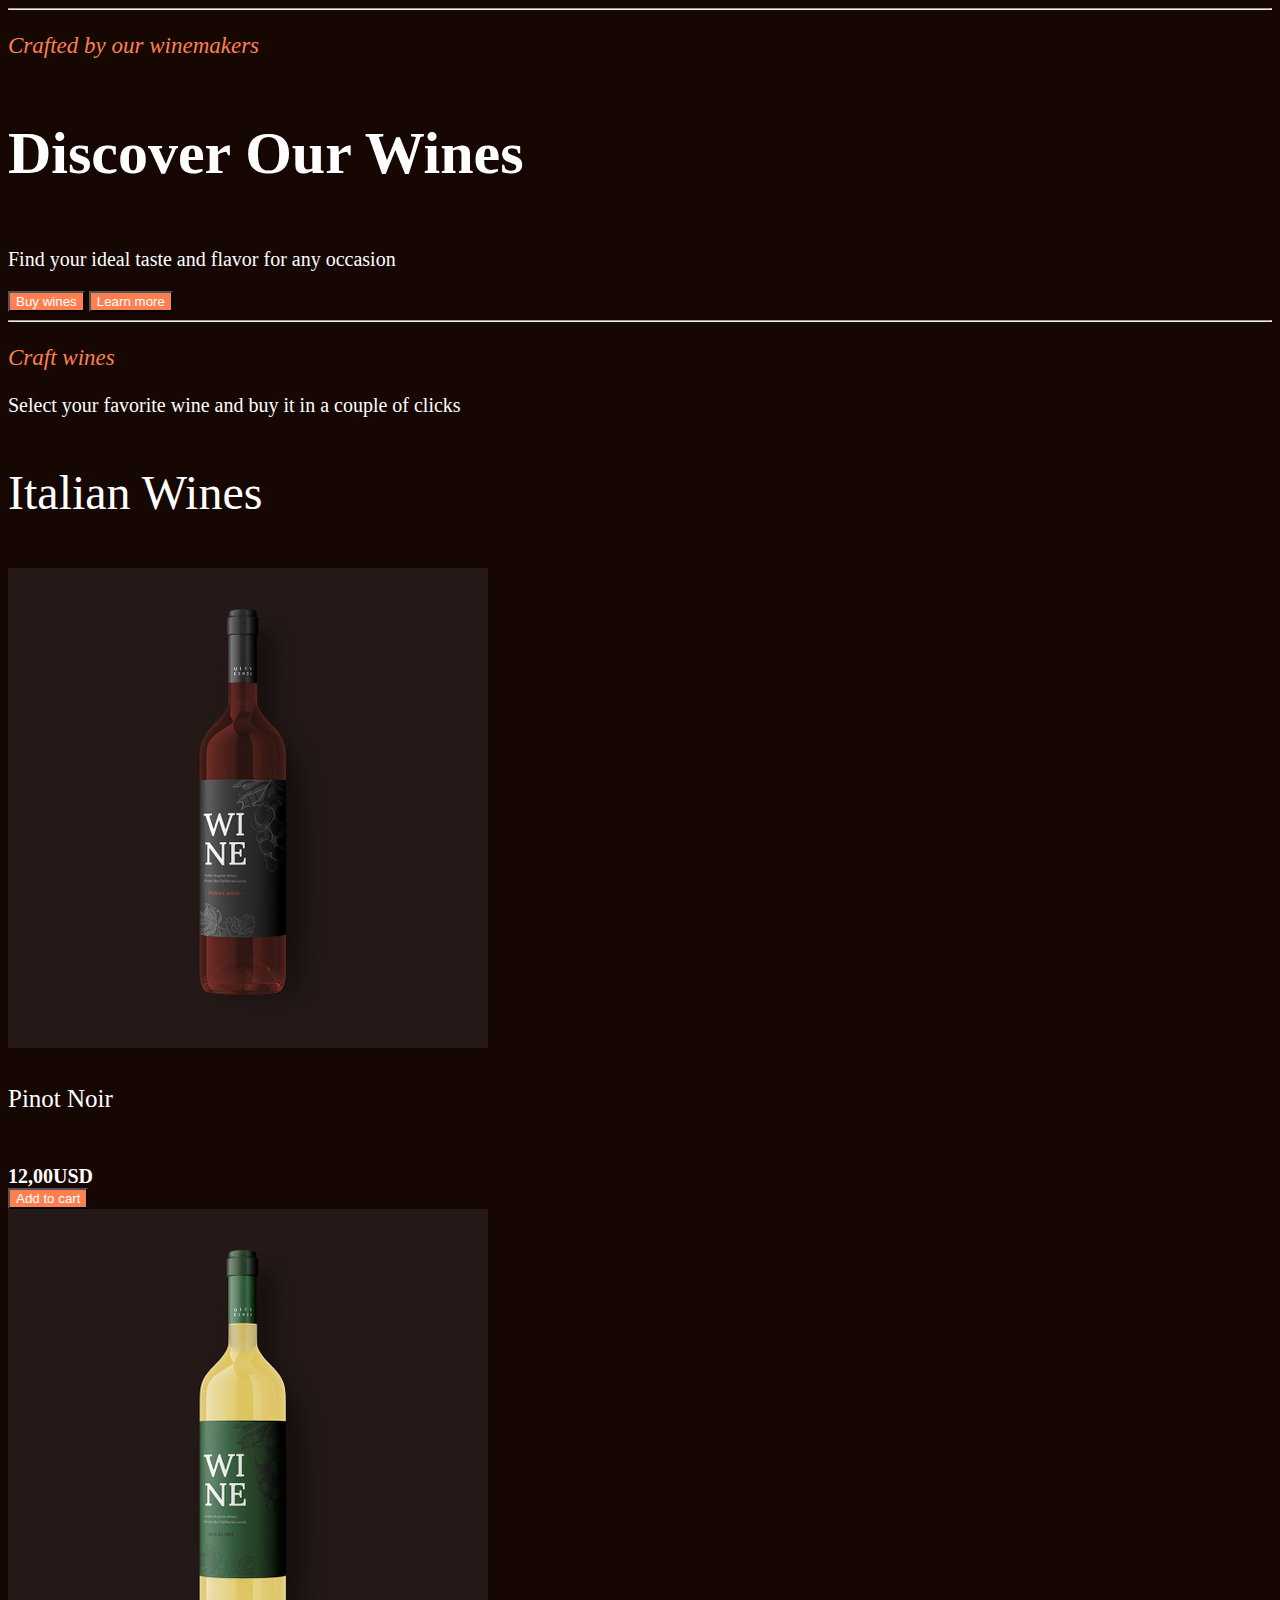
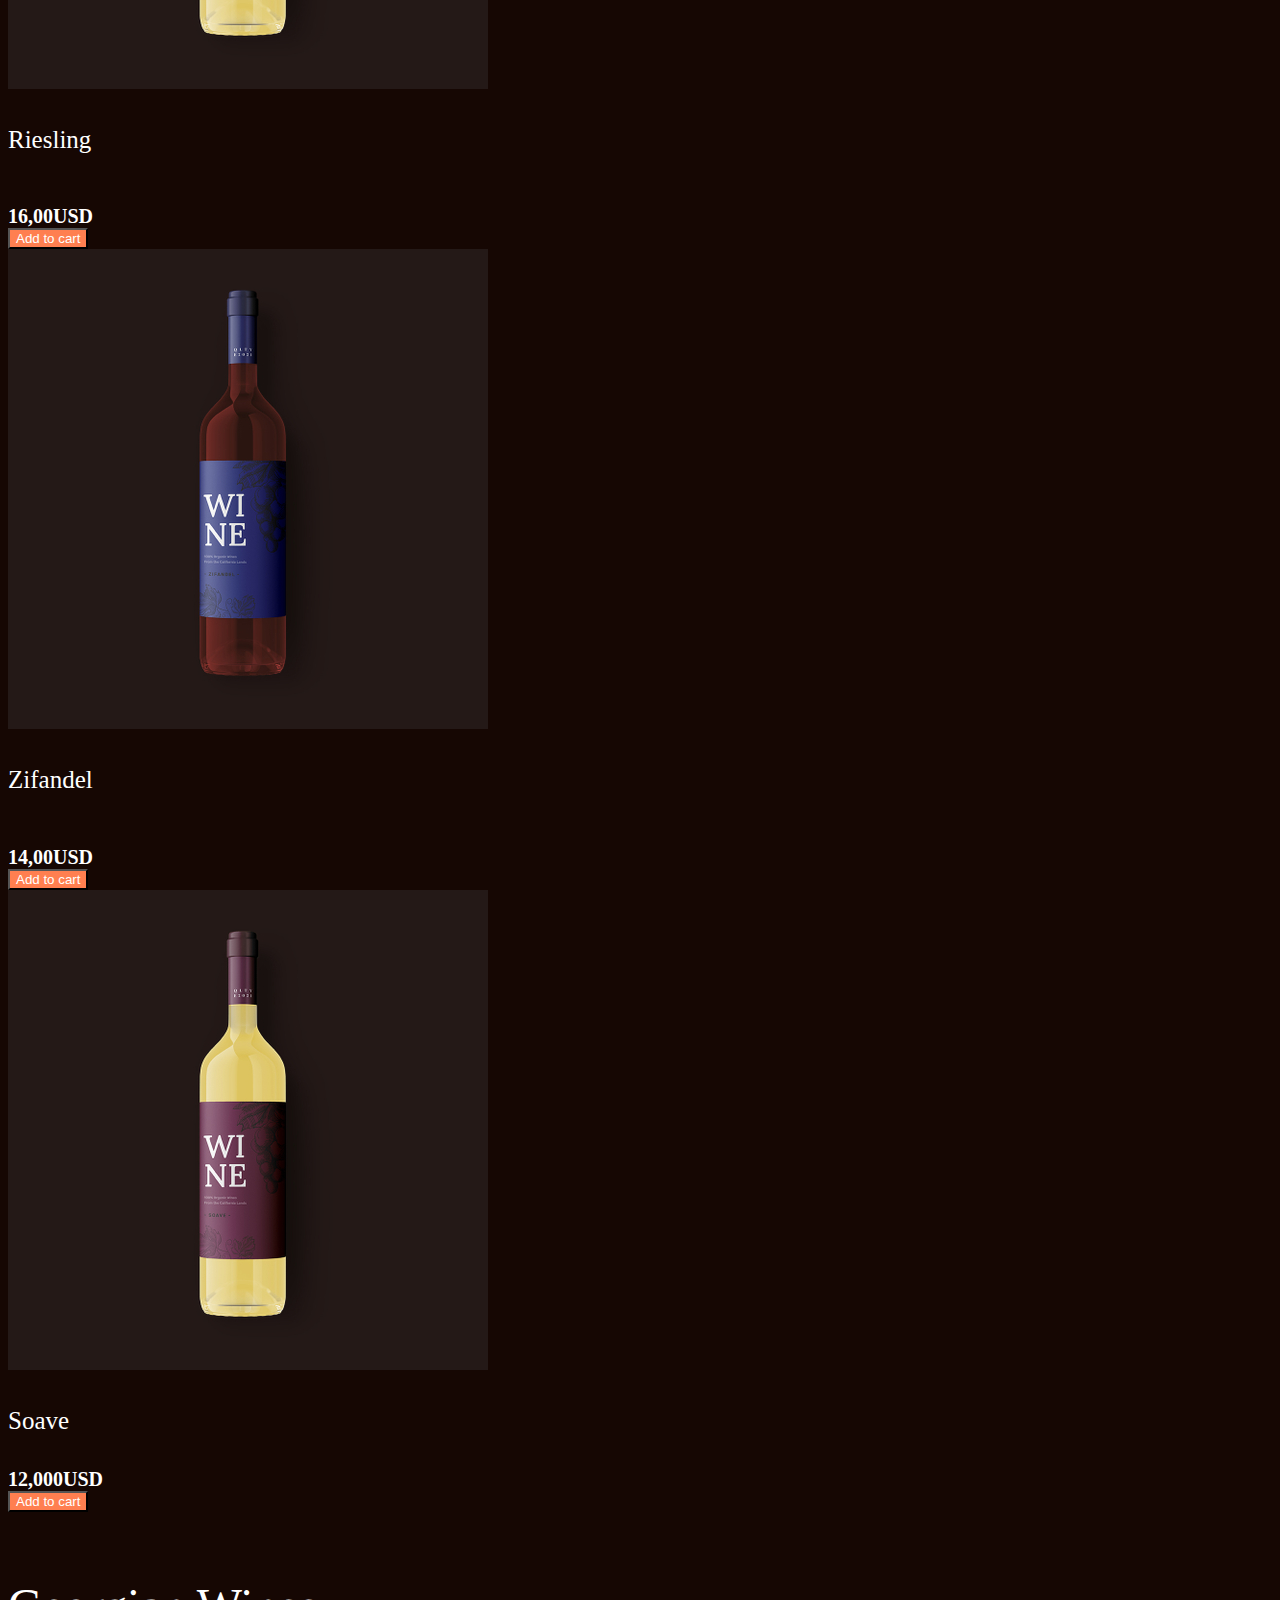
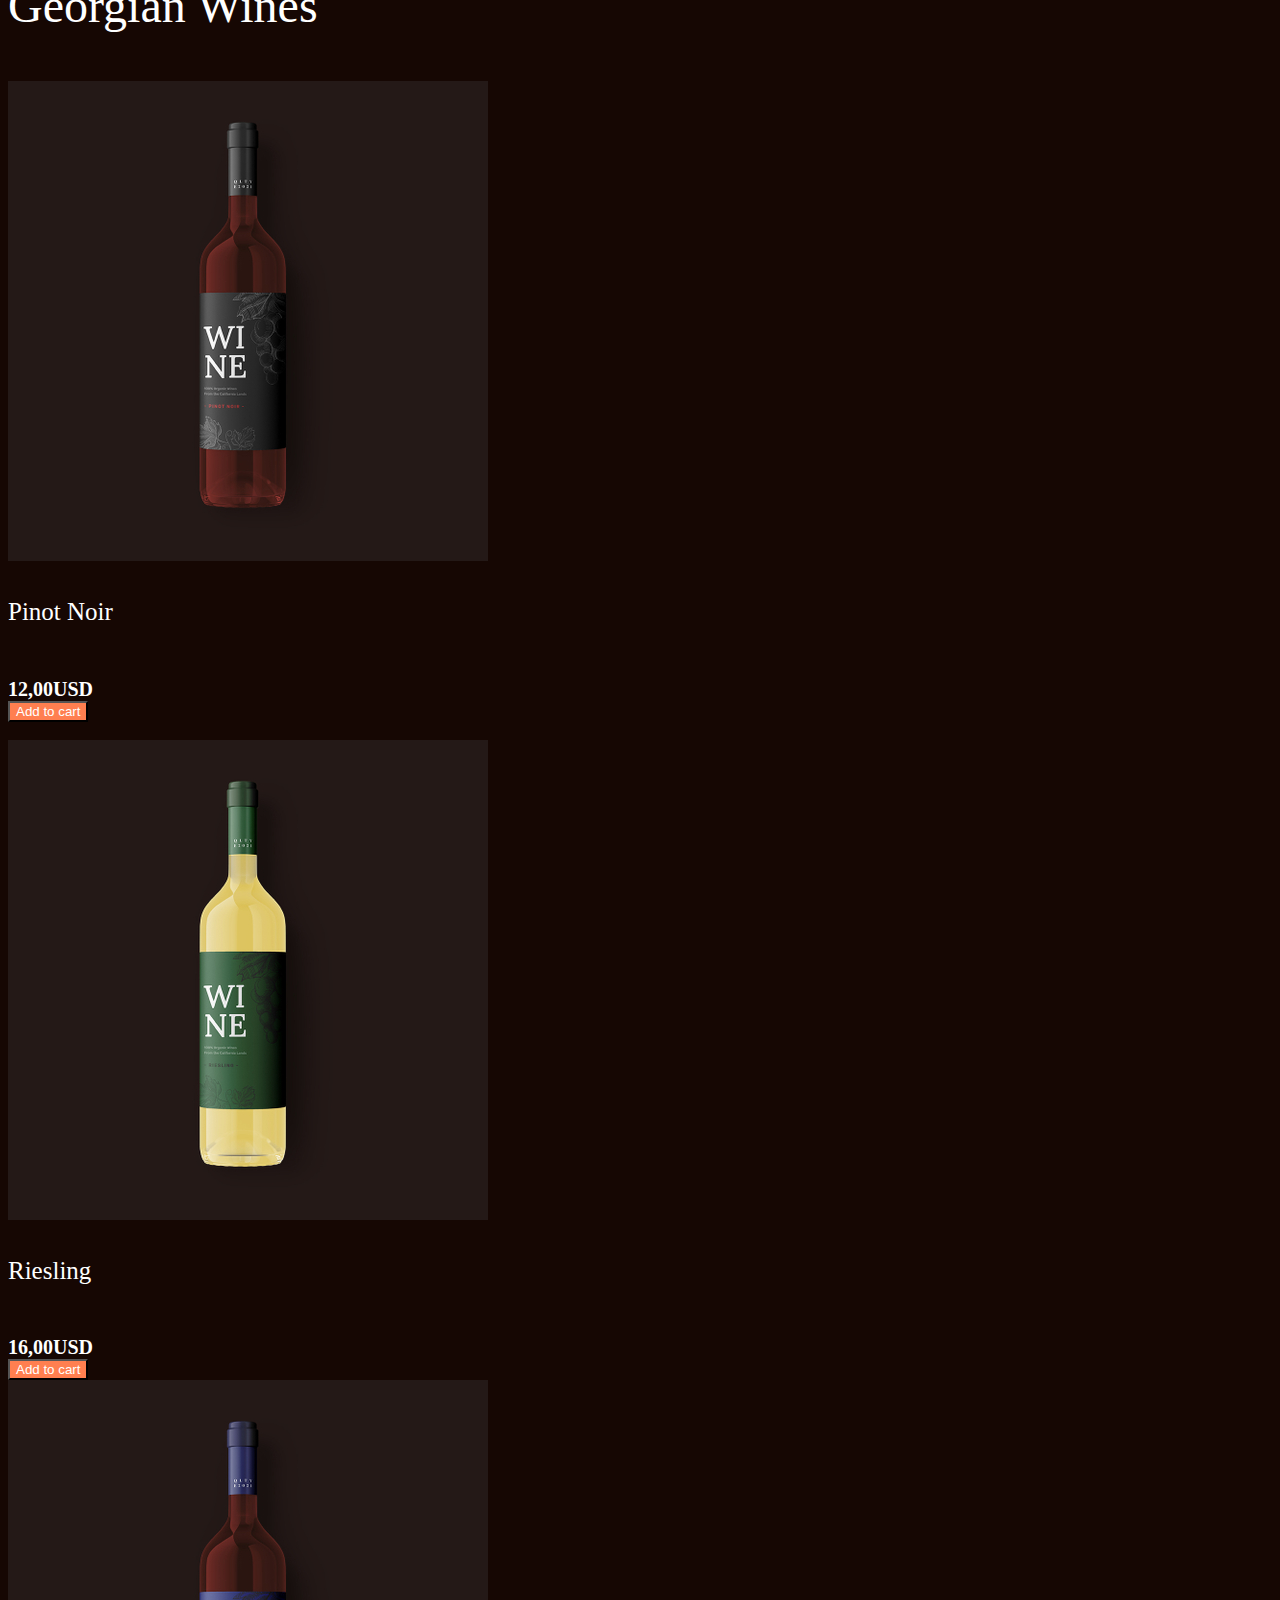
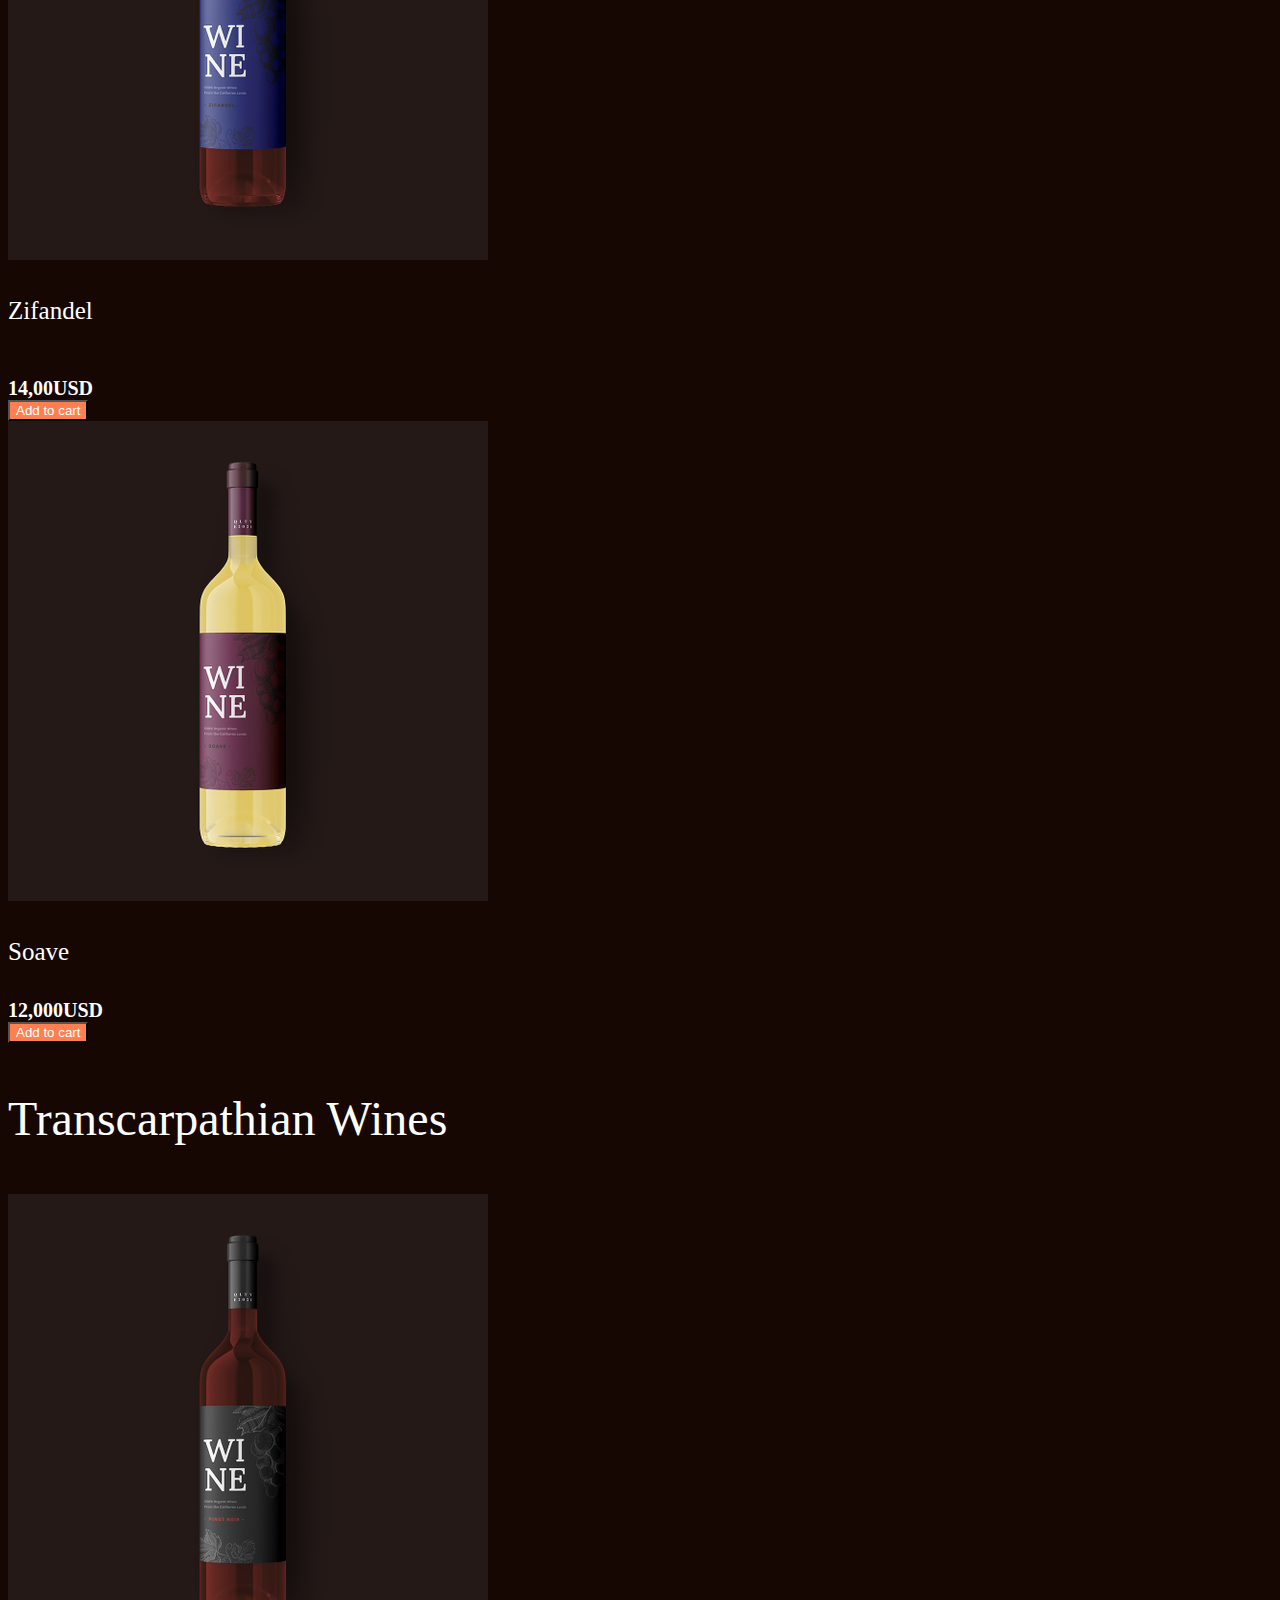
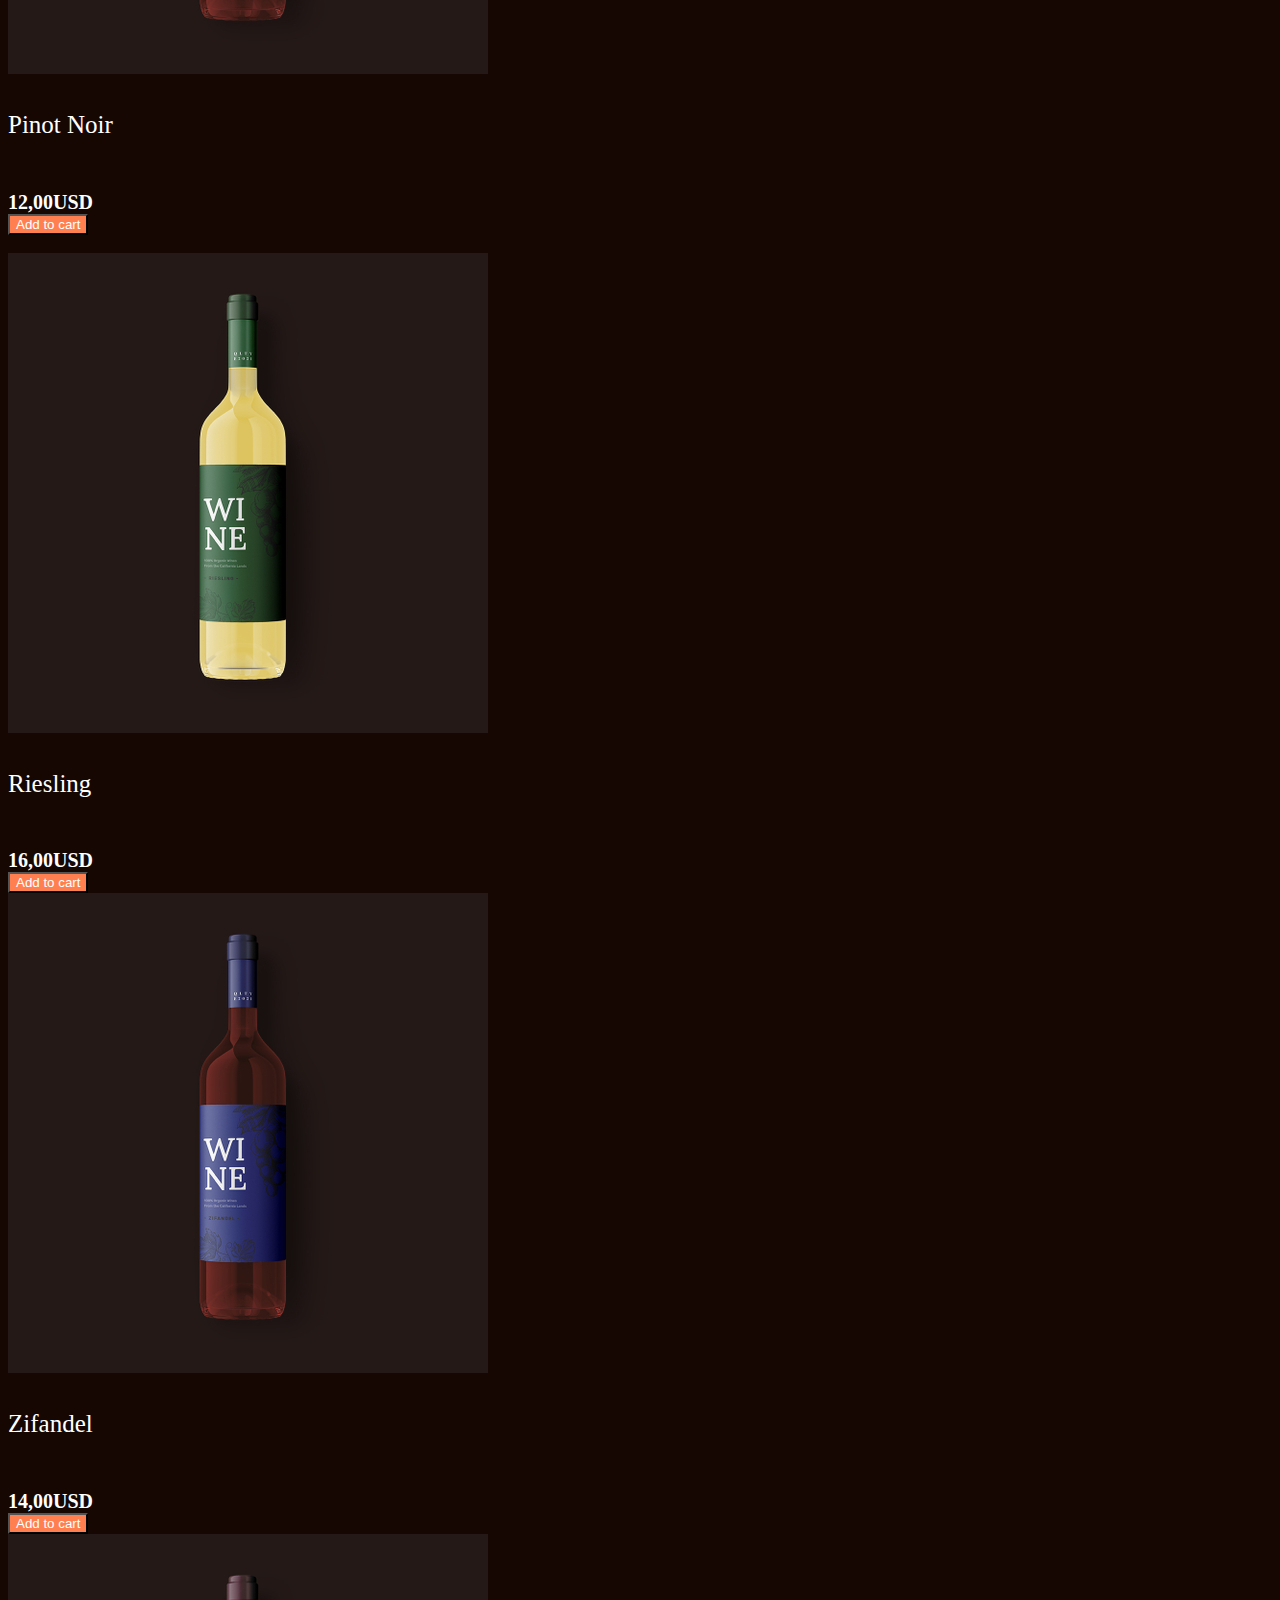
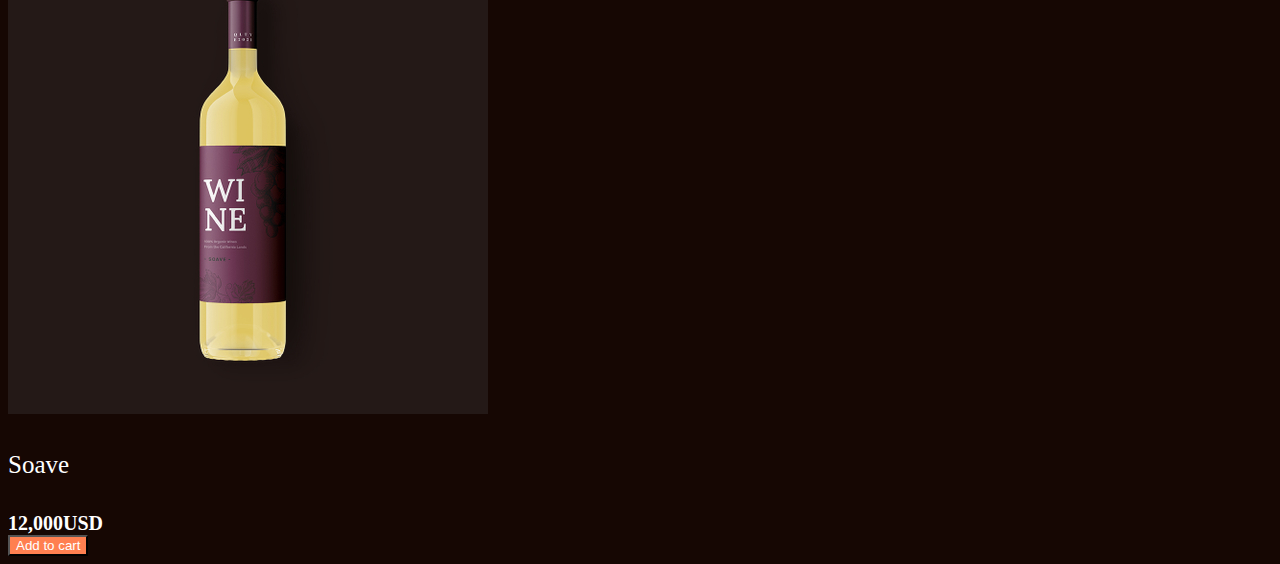
==== index.html @ 5bba4e58 "testcss2" ====
<!DOCTYPE html>
<html lang="en">

<head>
    <title>Wine Store</title>
    <link rel="stylesheet" href="index.css">
</head>

<body>
    <hr>
    <div class="buy-wines">

        <p class="italicf">Crafted by our winemakers</p>
        <p class="discover-wines">Discover Our Wines</p>
        <p class="subtext">Find your ideal taste and flavor for any occasion</p>
        <button>Buy wines</button> <button>Learn more</button>
        <hr>
        <div class="italian-wines">
            <p class="italicf">Craft wines</p>
            <p class="subtext">Select your favorite wine and buy it in a couple of clicks</p>
            <div class="pinot-noir">
                <h3>Italian Wines</h3>
                <img src="img/pinot-noir.jpg" alt="Pinot Noir">
                <h4>Pinot Noir</h4>
                <br>
                <b>12,00USD</b>
                <br>
                <button>Add to cart</button>
                <br>
            </div>
            <div class="riesling">
                <img src="img/riesling.jpg" alt="Riesling">
                <h4>Riesling</h4>
                <br>
                <b>16,00USD</b>
                <br>
                <button>Add to cart</button>
                <br>
            </div>
            <div class="zifandel">
                <img src="img/zifandel.jpg" alt="Zifandel">
                <h4>Zifandel</h4>
                <br>
                <b>14,00USD</b>
                <br>
                <button>Add to cart</button>
                <br>
            </div>
            <div class="soave">
                <img src="img/soave.jpg" alt="Soave">
                <h4>Soave</h4>
                <b>12,000USD</b>
                <br>
                <button>Add to cart</button>
            </div>
        </div>
        <br>
        <div class="georgian-wines">
            <h3>Georgian Wines</h3>
            <div class="pinot-noir">
                <img src="img/pinot-noir.jpg" alt="Pinot Noir">
                <h4>Pinot Noir</h4>
                <br>
                <b>12,00USD</b>
                <br>
                <button>Add to cart</button>
            </div>
            <br>
            <div class="riesling">
                <img src="img/riesling.jpg" alt="Riesling">
                <h4>Riesling</h4>
                <br>
                <b>16,00USD</b>
                <br>
                <button>Add to cart</button>
                <br>
            </div>
            <div class="zifandel">
                <img src="img/zifandel.jpg" alt="Zifandel">
                <h4>Zifandel</h4>
                <br>
                <b>14,00USD</b>
                <br>
                <button>Add to cart</button>
                <br>
            </div>
            <div class="soave">
                <img src="img/soave.jpg" alt="Soave">
                <h4>Soave</h4>
                <b>12,000USD</b>
                <br>
                <button>Add to cart</button>
            </div>
        </div>
        <div class="transcarpathian-wines">
            <h3>Transcarpathian Wines</h3>
            <div class="pinot-noir">
                <img src="img/pinot-noir.jpg" alt="Pinot Noir">
                <h4>Pinot Noir</h4>
                <br>
                <b>12,00USD</b>
                <br>
                <button>Add to cart</button>
            </div>
            <br>
            <div class="riesling">
                <img src="img/riesling.jpg" alt="Riesling">
                <h4>Riesling</h4>
                <br>
                <b>16,00USD</b>
                <br>
                <button>Add to cart</button>
                <br>
            </div>
            <div class="zifandel">
                <img src="img/zifandel.jpg" alt="Zifandel">
                <h4>Zifandel</h4>
                <br>
                <b>14,00USD</b>
                <br>
                <button>Add to cart</button>
                <br>
            </div>
            <div class="soave">
                <img src="img/soave.jpg" alt="Soave">
                <h4>Soave</h4>
                <b>12,000USD</b>
                <br>
                <button>Add to cart</button>
            </div>
        </div>
    </div>
</body>

</html>
---- index.css ----
@import url('https://fonts.googleapis.com/css2?family=Noto+Sans+JP:wght@300&display=swap');

:root {
    background-color: rgb(22, 7, 3);
}

h3 {
    font-family: Noto Sans JP;
    font-size: 78px;
    font-weight: 200;
    color: white;
}

.italicf {
    font-style: italic;
    font-size: 23px;
    color: coral;
}

.pinot-noir>h3 {
    font-family: Noto SansJP;
    font-size: 48px;
    color: white;
}

.pinot-noir>h4 {
    font-size: 25px;
    font-weight: 400;
    color: white;
}

.riesling>h4 {
    font-size: 25px;
    font-weight: 400;
    color: white;
}

.zifandel>h4 {
    font-size: 25px;
    font-weight: 400;
    color: white;
}

.soave>h4 {
    font-size: 25px;
    font-weight: 400;
    color: white;
}

.discover-wines {
    font-family: Noto SansJP;
    font-size: 60px;
    font-weight: 700;
    color: white;
}

.subtext {
    font-family: Noto SansJP;
    font-size: 20px;
    color: white;
}

.georgian-wines>h3 {
    font-family: Noto SansJP;
    font-size: 48px;
    color: white;
}

.transcarpathian-wines>h3 {
    font-family: Noto SansJP;
    font-size: 48px;
    color: white;
}

b {
    font-family: Noto SansJP;
    font-size: 20px;
    color: white;
}

button {
    background-color: coral;
    color: white;
}
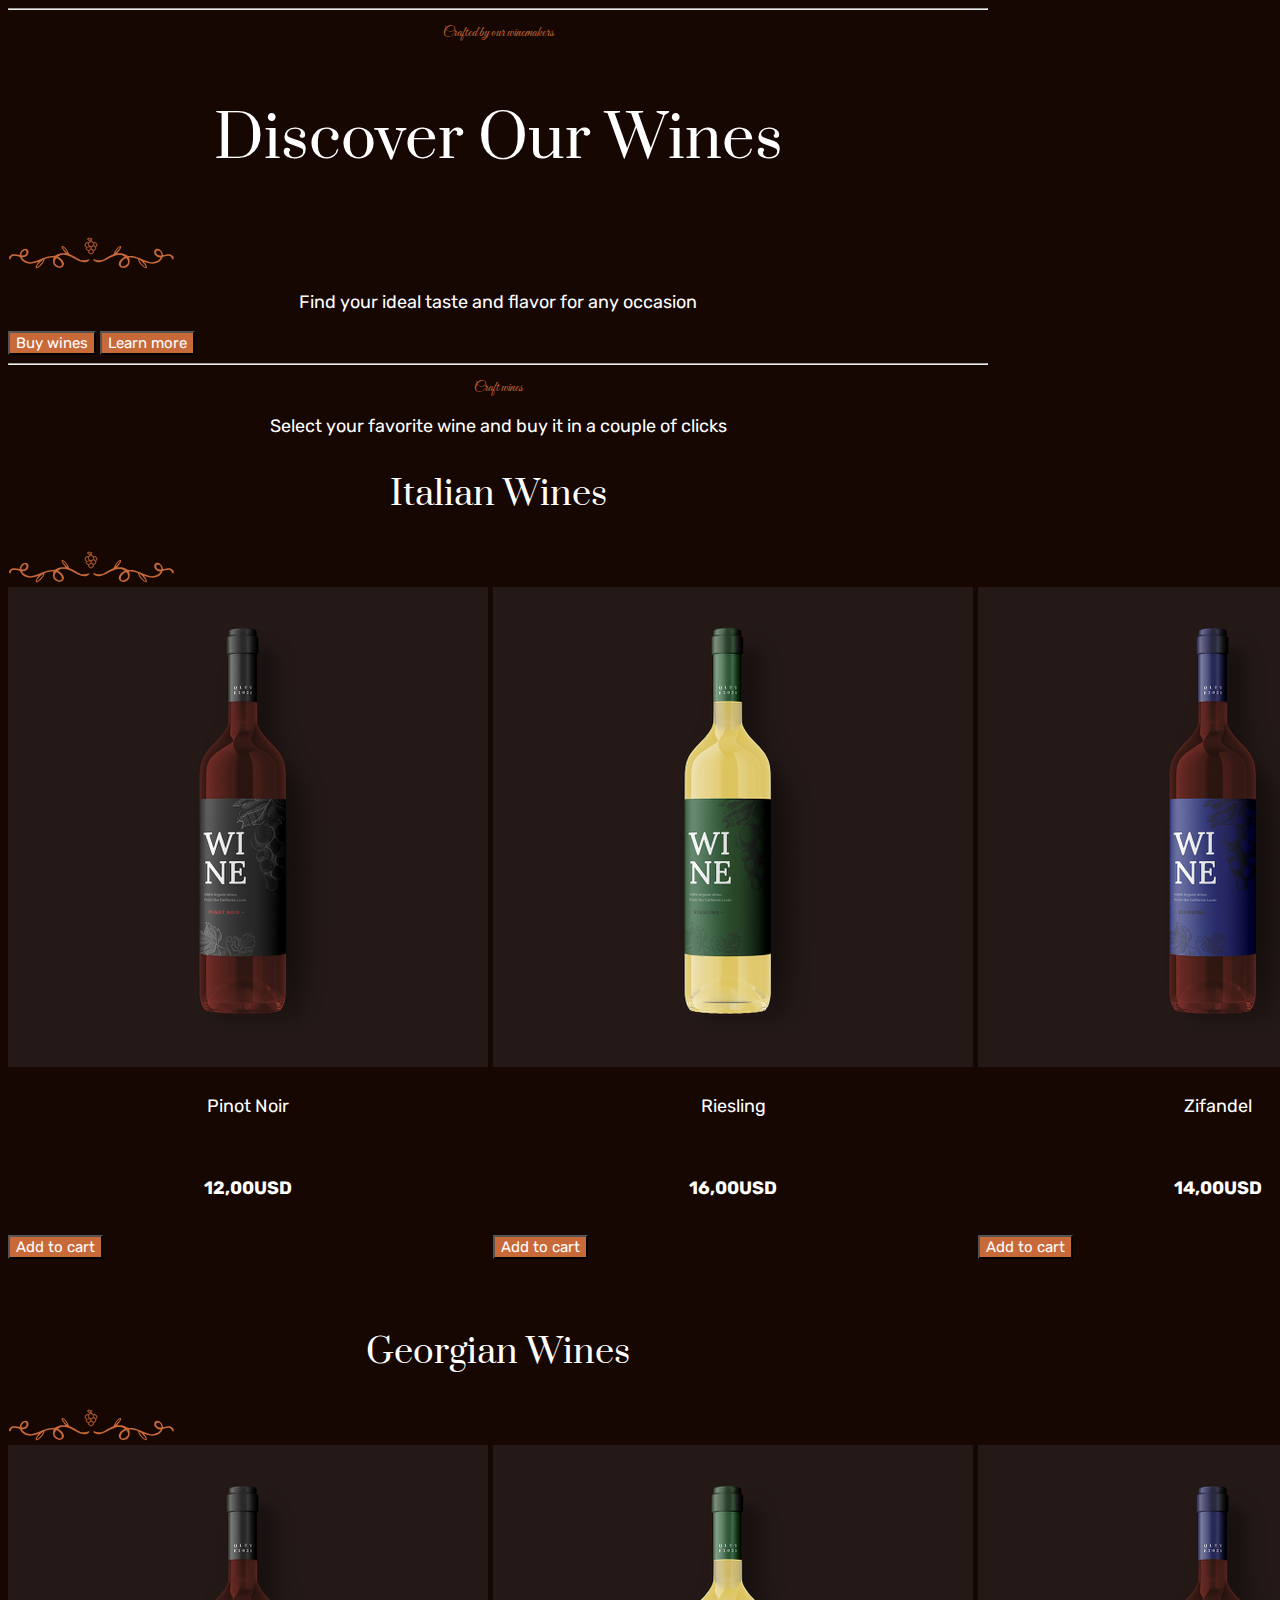
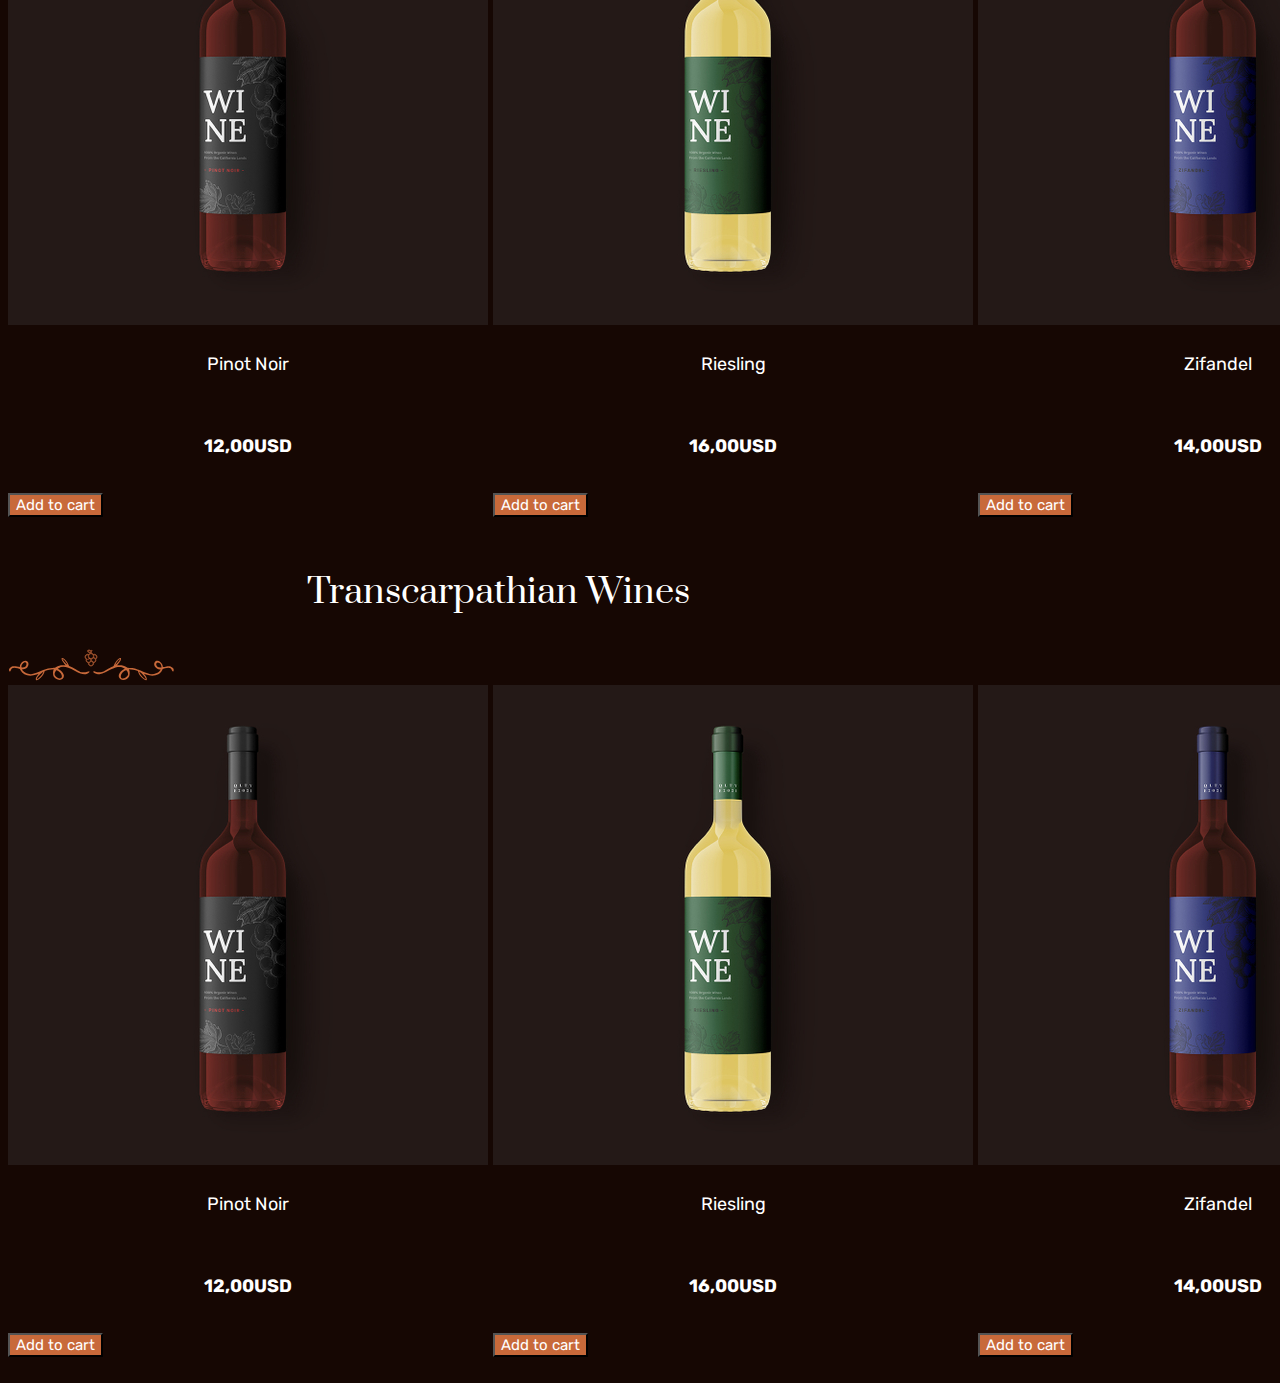
==== commit d38fc492: "css" ====
--- a/index.html
+++ b/index.html
@@ -7,129 +7,151 @@
 </head>
 
 <body>
-    <hr>
-    <div class="buy-wines">
 
-        <p class="italicf">Crafted by our winemakers</p>
-        <p class="discover-wines">Discover Our Wines</p>
-        <p class="subtext">Find your ideal taste and flavor for any occasion</p>
-        <button>Buy wines</button> <button>Learn more</button>
+    <div class="container">
         <hr>
-        <div class="italian-wines">
-            <p class="italicf">Craft wines</p>
-            <p class="subtext">Select your favorite wine and buy it in a couple of clicks</p>
-            <div class="pinot-noir">
+        <div class="buy-wines">
+            <p class="italicf">Crafted by our winemakers</p>
+            <p class="discover-wines">Discover Our Wines</p>
+            <img src="img/pattern.svg" alt="pattern">
+            <p class=" subtext">Find your ideal taste and flavor for any occasion</p>
+            <button class="button">Buy wines</button> <button class="button">Learn more</button>
+            <hr>
+            <div class="italian-wines">
+                <p class="italicf">Craft wines</p>
+                <p class="subtext">Select your favorite wine and buy it in a couple of clicks</p>
                 <h3>Italian Wines</h3>
-                <img src="img/pinot-noir.jpg" alt="Pinot Noir">
-                <h4>Pinot Noir</h4>
+                <img src="img/pattern.svg" alt="pattern">
                 <br>
-                <b>12,00USD</b>
-                <br>
-                <button>Add to cart</button>
-                <br>
-            </div>
-            <div class="riesling">
-                <img src="img/riesling.jpg" alt="Riesling">
-                <h4>Riesling</h4>
-                <br>
-                <b>16,00USD</b>
-                <br>
-                <button>Add to cart</button>
-                <br>
-            </div>
-            <div class="zifandel">
-                <img src="img/zifandel.jpg" alt="Zifandel">
-                <h4>Zifandel</h4>
-                <br>
-                <b>14,00USD</b>
-                <br>
-                <button>Add to cart</button>
-                <br>
-            </div>
-            <div class="soave">
-                <img src="img/soave.jpg" alt="Soave">
-                <h4>Soave</h4>
-                <b>12,000USD</b>
-                <br>
-                <button>Add to cart</button>
-            </div>
-        </div>
-        <br>
-        <div class="georgian-wines">
-            <h3>Georgian Wines</h3>
-            <div class="pinot-noir">
-                <img src="img/pinot-noir.jpg" alt="Pinot Noir">
-                <h4>Pinot Noir</h4>
-                <br>
-                <b>12,00USD</b>
-                <br>
-                <button>Add to cart</button>
+                <div class="menu-wines-shop">
+                    <div class="pinot-noir">
+                        <img src="img/pinot-noir.jpg" alt="Pinot Noir">
+                        <h4>Pinot Noir</h4>
+                        <br>
+                        <p class="price">12,00USD</p>
+                        <br>
+                        <button class="button">Add to cart</button>
+                        <br>
+                    </div>
+                    <div class="riesling">
+                        <img src="img/riesling.jpg" alt="Riesling">
+                        <h4>Riesling</h4>
+                        <br>
+                        <p class="price">16,00USD</p>
+                        <br>
+                        <button class="button">Add to cart</button>
+                        <br>
+                    </div>
+                    <div class="zifandel">
+                        <img src="img/zifandel.jpg" alt="Zifandel">
+                        <h4>Zifandel</h4>
+                        <br>
+                        <p class="price">14,00USD</p>
+                        <br>
+                        <button class="button">Add to cart</button>
+                        <br>
+                    </div>
+                    <div class="soave">
+                        <img src="img/soave.jpg" alt="Soave">
+                        <h4>Soave</h4>
+                        <br>
+                        <p class="price">12,00USD</p>
+                        <br>
+                        <button class="button">Add to cart</button>
+                        <br>
+                    </div>
+                </div>
             </div>
             <br>
-            <div class="riesling">
-                <img src="img/riesling.jpg" alt="Riesling">
-                <h4>Riesling</h4>
+            <div class="georgian-wines">
+                <h3>Georgian Wines</h3>
+                <img src="img/pattern.svg" alt="pattern">
                 <br>
-                <b>16,00USD</b>
-                <br>
-                <button>Add to cart</button>
-                <br>
-            </div>
-            <div class="zifandel">
-                <img src="img/zifandel.jpg" alt="Zifandel">
-                <h4>Zifandel</h4>
-                <br>
-                <b>14,00USD</b>
-                <br>
-                <button>Add to cart</button>
-                <br>
-            </div>
-            <div class="soave">
-                <img src="img/soave.jpg" alt="Soave">
-                <h4>Soave</h4>
-                <b>12,000USD</b>
-                <br>
-                <button>Add to cart</button>
-            </div>
-        </div>
-        <div class="transcarpathian-wines">
-            <h3>Transcarpathian Wines</h3>
-            <div class="pinot-noir">
-                <img src="img/pinot-noir.jpg" alt="Pinot Noir">
-                <h4>Pinot Noir</h4>
-                <br>
-                <b>12,00USD</b>
-                <br>
-                <button>Add to cart</button>
-            </div>
-            <br>
-            <div class="riesling">
-                <img src="img/riesling.jpg" alt="Riesling">
-                <h4>Riesling</h4>
-                <br>
-                <b>16,00USD</b>
-                <br>
-                <button>Add to cart</button>
-                <br>
-            </div>
-            <div class="zifandel">
-                <img src="img/zifandel.jpg" alt="Zifandel">
-                <h4>Zifandel</h4>
-                <br>
-                <b>14,00USD</b>
-                <br>
-                <button>Add to cart</button>
-                <br>
-            </div>
-            <div class="soave">
-                <img src="img/soave.jpg" alt="Soave">
-                <h4>Soave</h4>
-                <b>12,000USD</b>
-                <br>
-                <button>Add to cart</button>
-            </div>
-        </div>
-    </div>
+                <div class="menu-wines-shop">
+                    <div class="menu-wines-shop">
+                        <div class="pinot-noir">
+                            <img src="img/pinot-noir.jpg" alt="Pinot Noir">
+                            <h4>Pinot Noir</h4>
+                            <br>
+                            <p class="price">12,00USD</p>
+                            <br>
+                            <button class="button">Add to cart</button>
+                            <br>
+                        </div>
+                        <div class="riesling">
+                            <img src="img/riesling.jpg" alt="Riesling">
+                            <h4>Riesling</h4>
+                            <br>
+                            <p class="price">16,00USD</p>
+                            <br>
+                            <button class="button">Add to cart</button>
+                            <br>
+                        </div>
+                        <div class="zifandel">
+                            <img src="img/zifandel.jpg" alt="Zifandel">
+                            <h4>Zifandel</h4>
+                            <br>
+                            <p class="price">14,00USD</p>
+                            <br>
+                            <button class="button">Add to cart</button>
+                            <br>
+                        </div>
+                        <div class="soave">
+                            <img src="img/soave.jpg" alt="Soave">
+                            <h4>Soave</h4>
+                            <br>
+                            <p class="price">12,00USD</p>
+                            <br>
+                            <button class="button">Add to cart</button>
+                            <br>
+                        </div>
+                    </div>
+                </div>
+                <div class="transcarpathian-wines">
+                    <h3>Transcarpathian Wines</h3>
+                    <img src="img/pattern.svg" alt="pattern">
+                    <br>
+                    <div class="menu-wines-shop">
+                        <div class="menu-wines-shop">
+                            <div class="pinot-noir">
+                                <img src="img/pinot-noir.jpg" alt="Pinot Noir">
+                                <h4>Pinot Noir</h4>
+                                <br>
+                                <p class="price">12,00USD</p>
+                                <br>
+                                <button class="button">Add to cart</button>
+                                <br>
+                            </div>
+                            <div class="riesling">
+                                <img src="img/riesling.jpg" alt="Riesling">
+                                <h4>Riesling</h4>
+                                <br>
+                                <p class="price">16,00USD</p>
+                                <br>
+                                <button class="button">Add to cart</button>
+                                <br>
+                            </div>
+                            <div class="zifandel">
+                                <img src="img/zifandel.jpg" alt="Zifandel">
+                                <h4>Zifandel</h4>
+                                <br>
+                                <p class="price">14,00USD</p>
+                                <br>
+                                <button class="button">Add to cart</button>
+                                <br>
+                            </div>
+                            <div class="soave">
+                                <img src="img/soave.jpg" alt="Soave">
+                                <h4>Soave</h4>
+                                <br>
+                                <p class="price">12,00USD</p>
+                                <br>
+                                <button class="button">Add to cart</button>
+                                <br>
+                            </div>
+                        </div>
+                    </div>
+                </div>
 </body>
 
 </html>--- a/index.css
+++ b/index.css
@@ -1,84 +1,122 @@
-@import url('https://fonts.googleapis.com/css2?family=Noto+Sans+JP:wght@300&display=swap');
+@import url('https://fonts.googleapis.com/css2?family=Great+Vibes&display=swap');
+@import url('https://fonts.googleapis.com/css2?family=Prata&display=swap');
+@import url('https://fonts.googleapis.com/css2?family=Rubik:wght@300&display=swap');
 
+/* 'Rubik', sans-serif; */
+/*'Prata', serif*/
+/*'Great Vibes', cursive*/
 :root {
     background-color: rgb(22, 7, 3);
+    scroll-behavior: smooth;
 }
 
-h3 {
-    font-family: Noto Sans JP;
-    font-size: 78px;
-    font-weight: 200;
+body {
+    width: 980px
+}
+
+.container {
+    max-width: 980px;
+    width: 100%;
+}
+
+
+.body {
+    max-width: 980px;
+    margin: auto;
+}
+
+.italicf {
+    font-family: 'Great Vibes', cursive;
+    color: rgb(200, 105, 58);
+    font-size: 14px;
+    font-weight: 400;
+    text-align: center;
+}
+
+.discover-wines {
+    font-family: 'Prata', serif;
+    font-size: 58px;
+    font-weight: 400;
+    color: white;
+    text-align: center;
+}
+
+.subtext {
+    font-family: 'Rubik', sans-serif;
+    font-size: 18px;
+    font-weight: 400;
+    text-align: center;
     color: white;
 }
 
-.italicf {
-    font-style: italic;
-    font-size: 23px;
-    color: coral;
+.italian-wines h3,
+.georgian-wines h3,
+.transcarpathian-wines h3 {
+    font-family: 'Prata', serif;
+    font-size: 34px;
+    font-weight: 400;
+    color: white;
+    text-align: center;
 }
 
-.pinot-noir>h3 {
-    font-family: Noto SansJP;
-    font-size: 48px;
+.pinot-noir h4,
+.riesling h4,
+.zifandel h4,
+.soave h4 {
+    font-family: 'Rubik', sans-serif;
+    font-size: 18px;
+    font-weight: 400;
     color: white;
+    text-align: center;
 }
 
-.pinot-noir>h4 {
-    font-size: 25px;
-    font-weight: 400;
-    color: white;
+
+.menu-wines-shop {
+    display: block;
+    width: 980px;
 }
 
-.riesling>h4 {
-    font-size: 25px;
-    font-weight: 400;
-    color: white;
+.menu-wines-shop .button {
+    display: flex;
+    justify-content: space-around;
 }
 
-.zifandel>h4 {
-    font-size: 25px;
-    font-weight: 400;
-    color: white;
-}
-
-.soave>h4 {
-    font-size: 25px;
-    font-weight: 400;
-    color: white;
-}
-
-.discover-wines {
-    font-family: Noto SansJP;
-    font-size: 60px;
+.price {
+    font-family: 'Rubik', sans-serif;
+    font-size: 18px;
     font-weight: 700;
     color: white;
-}
-
-.subtext {
-    font-family: Noto SansJP;
-    font-size: 20px;
-    color: white;
-}
-
-.georgian-wines>h3 {
-    font-family: Noto SansJP;
-    font-size: 48px;
-    color: white;
-}
-
-.transcarpathian-wines>h3 {
-    font-family: Noto SansJP;
-    font-size: 48px;
-    color: white;
-}
-
-b {
-    font-family: Noto SansJP;
-    font-size: 20px;
-    color: white;
+    text-align: center;
 }
 
 button {
-    background-color: coral;
+    font-family: 'Rubik', sans-serif;
+    font-size: 15px;
+    font-weight: 400;
     color: white;
+    text-align: center;
+    background-color: rgb(200, 105, 58);
+
+}
+
+@media(min-width: 440px) {
+    .menu-wines-shop {
+        display: grid;
+        grid-template-columns: 1fr 1fr;
+        grid-gap: 5px;
+    }
+}
+
+@media(min-width: 660px) {
+    .menu-wines-shop {
+        grid-template-columns: 1fr 1fr 1fr;
+    }
+
+}
+
+@media(min-width: 980px) {
+    .menu-wines-shop {
+        grid-template-columns: 1fr 1fr 1fr 1fr;
+    }
+
 }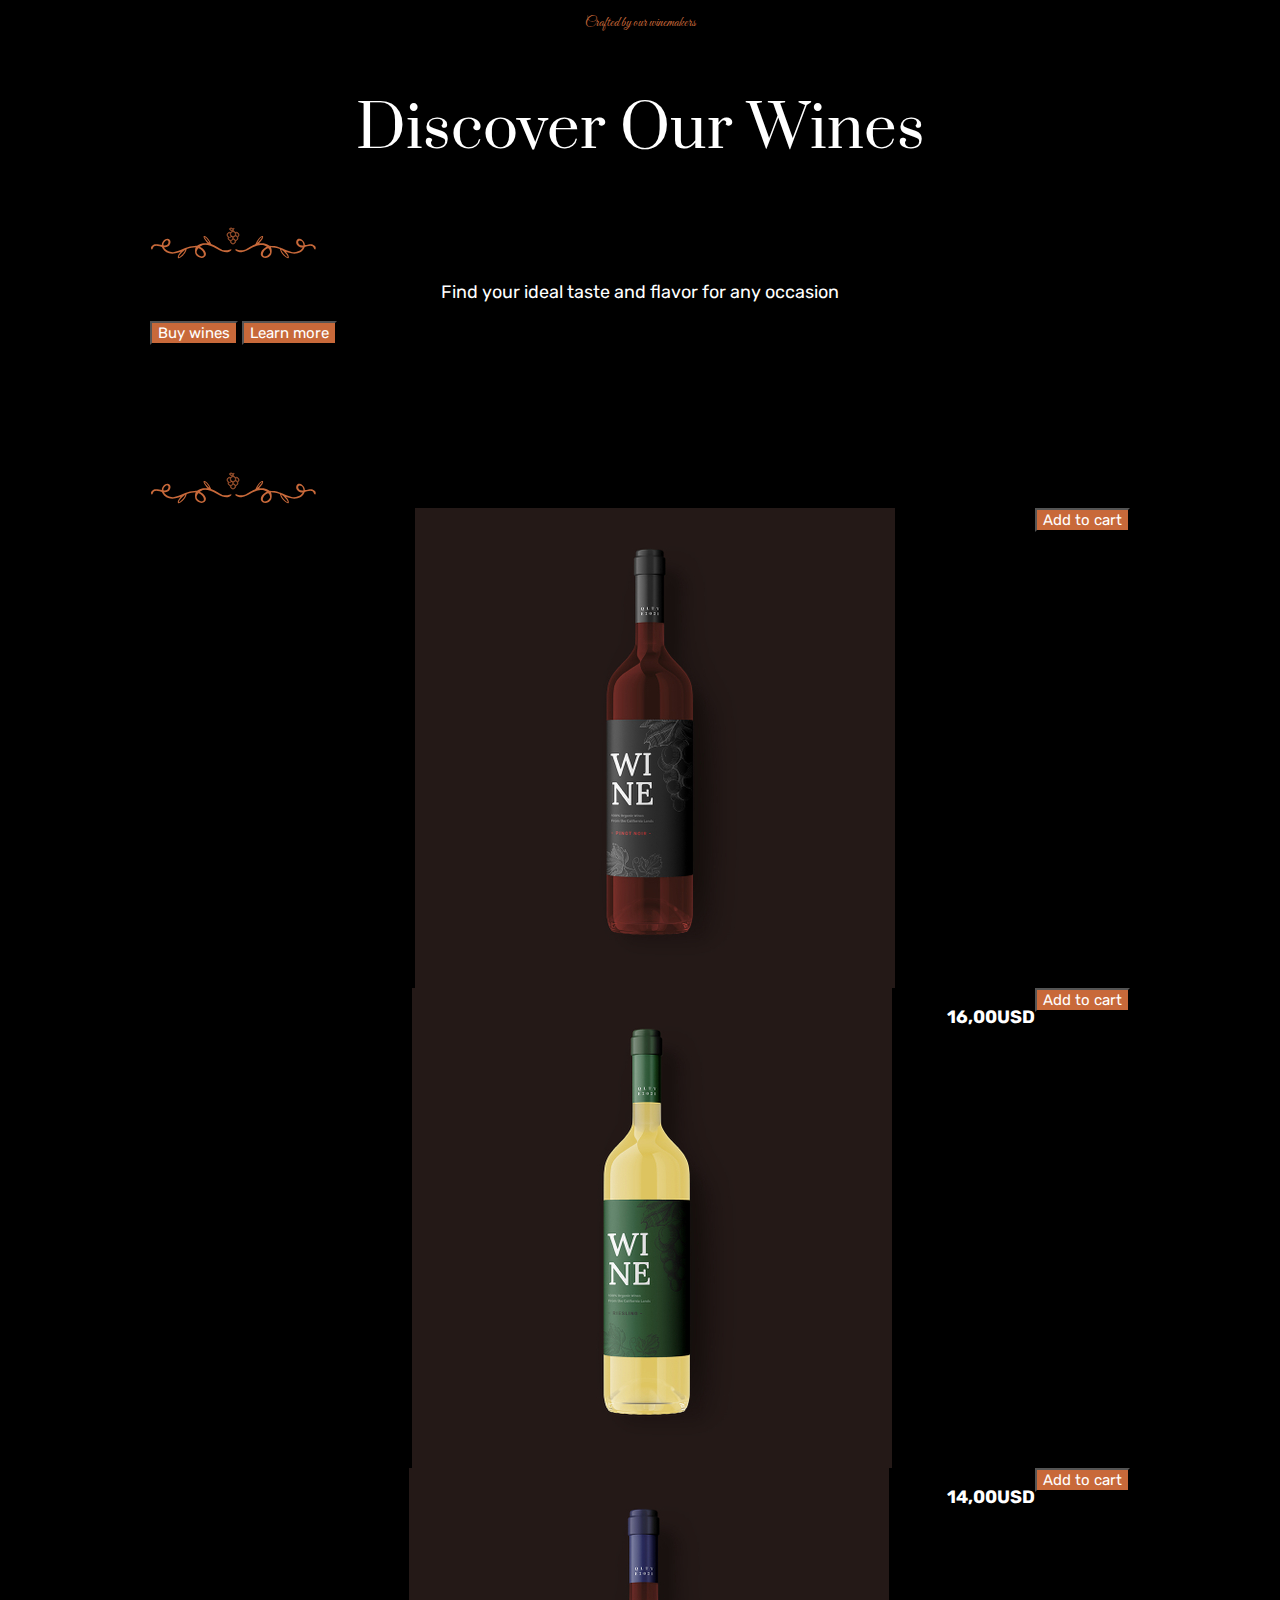
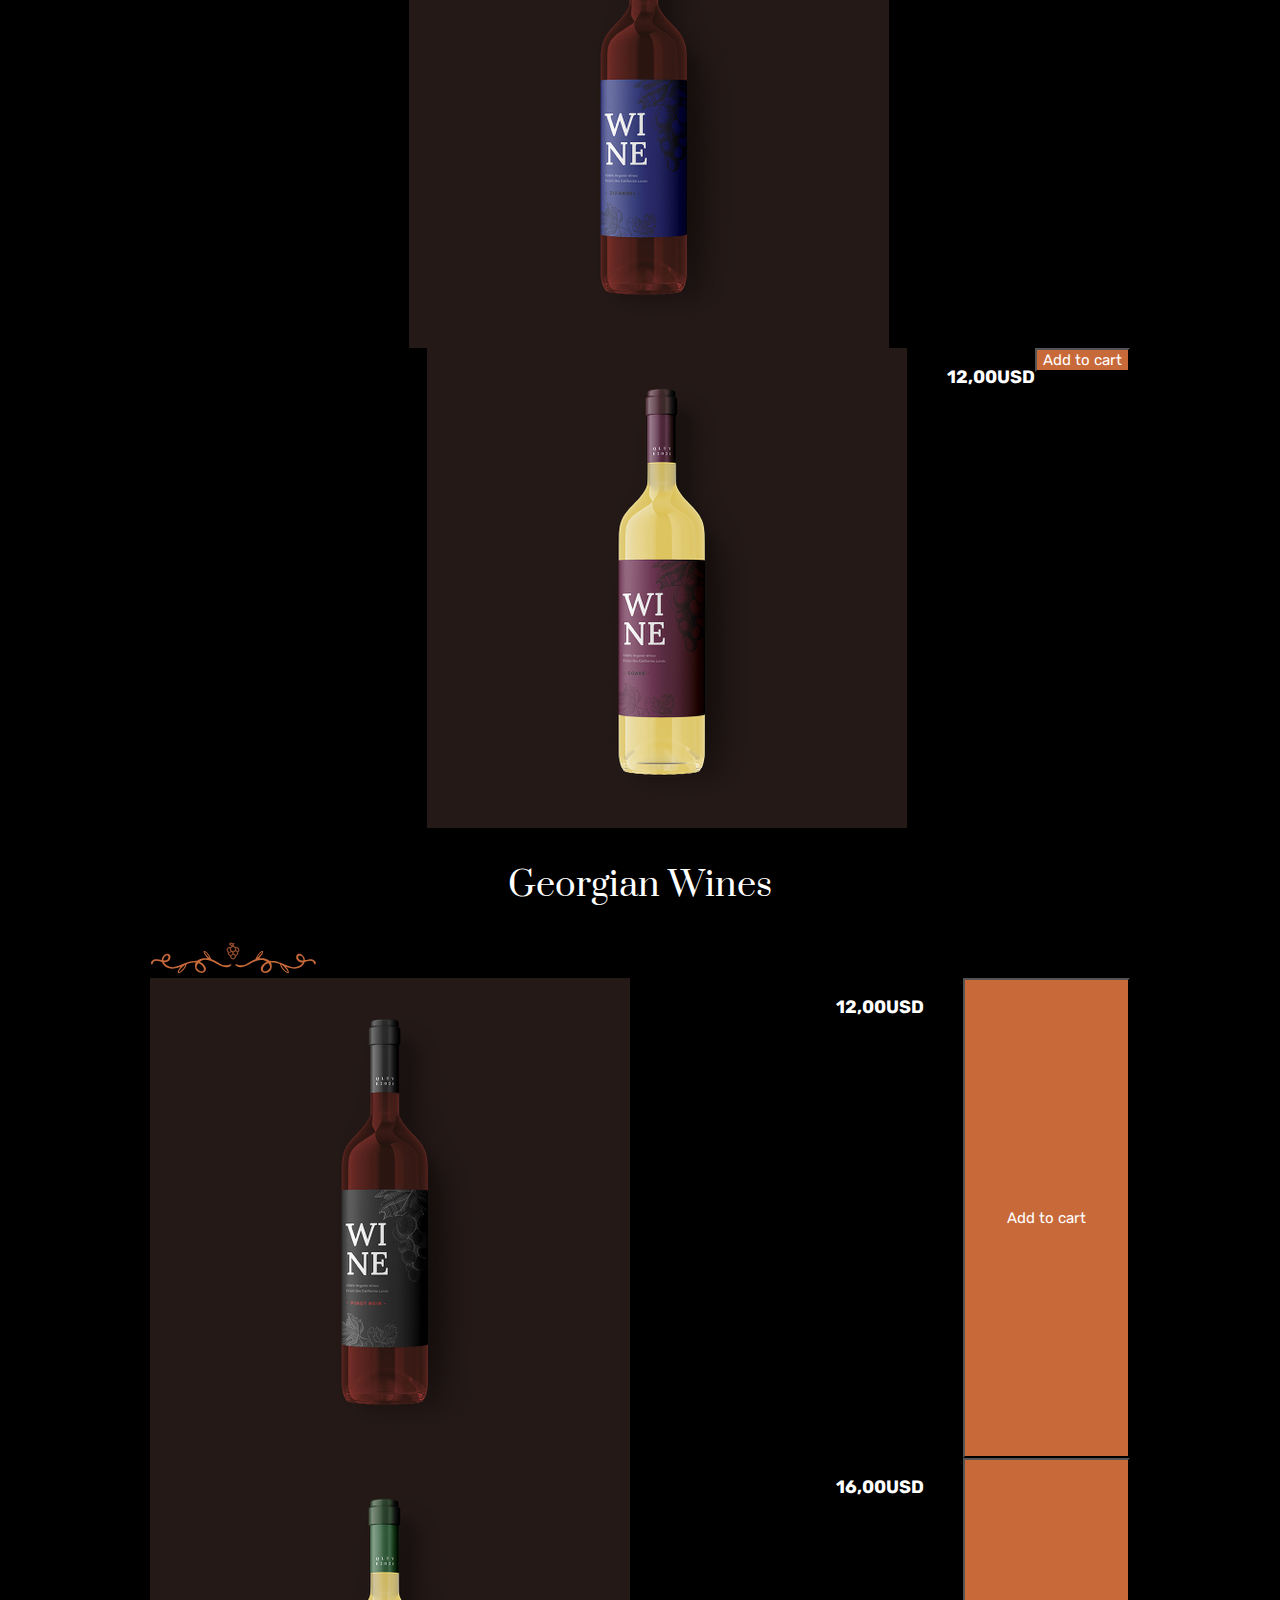
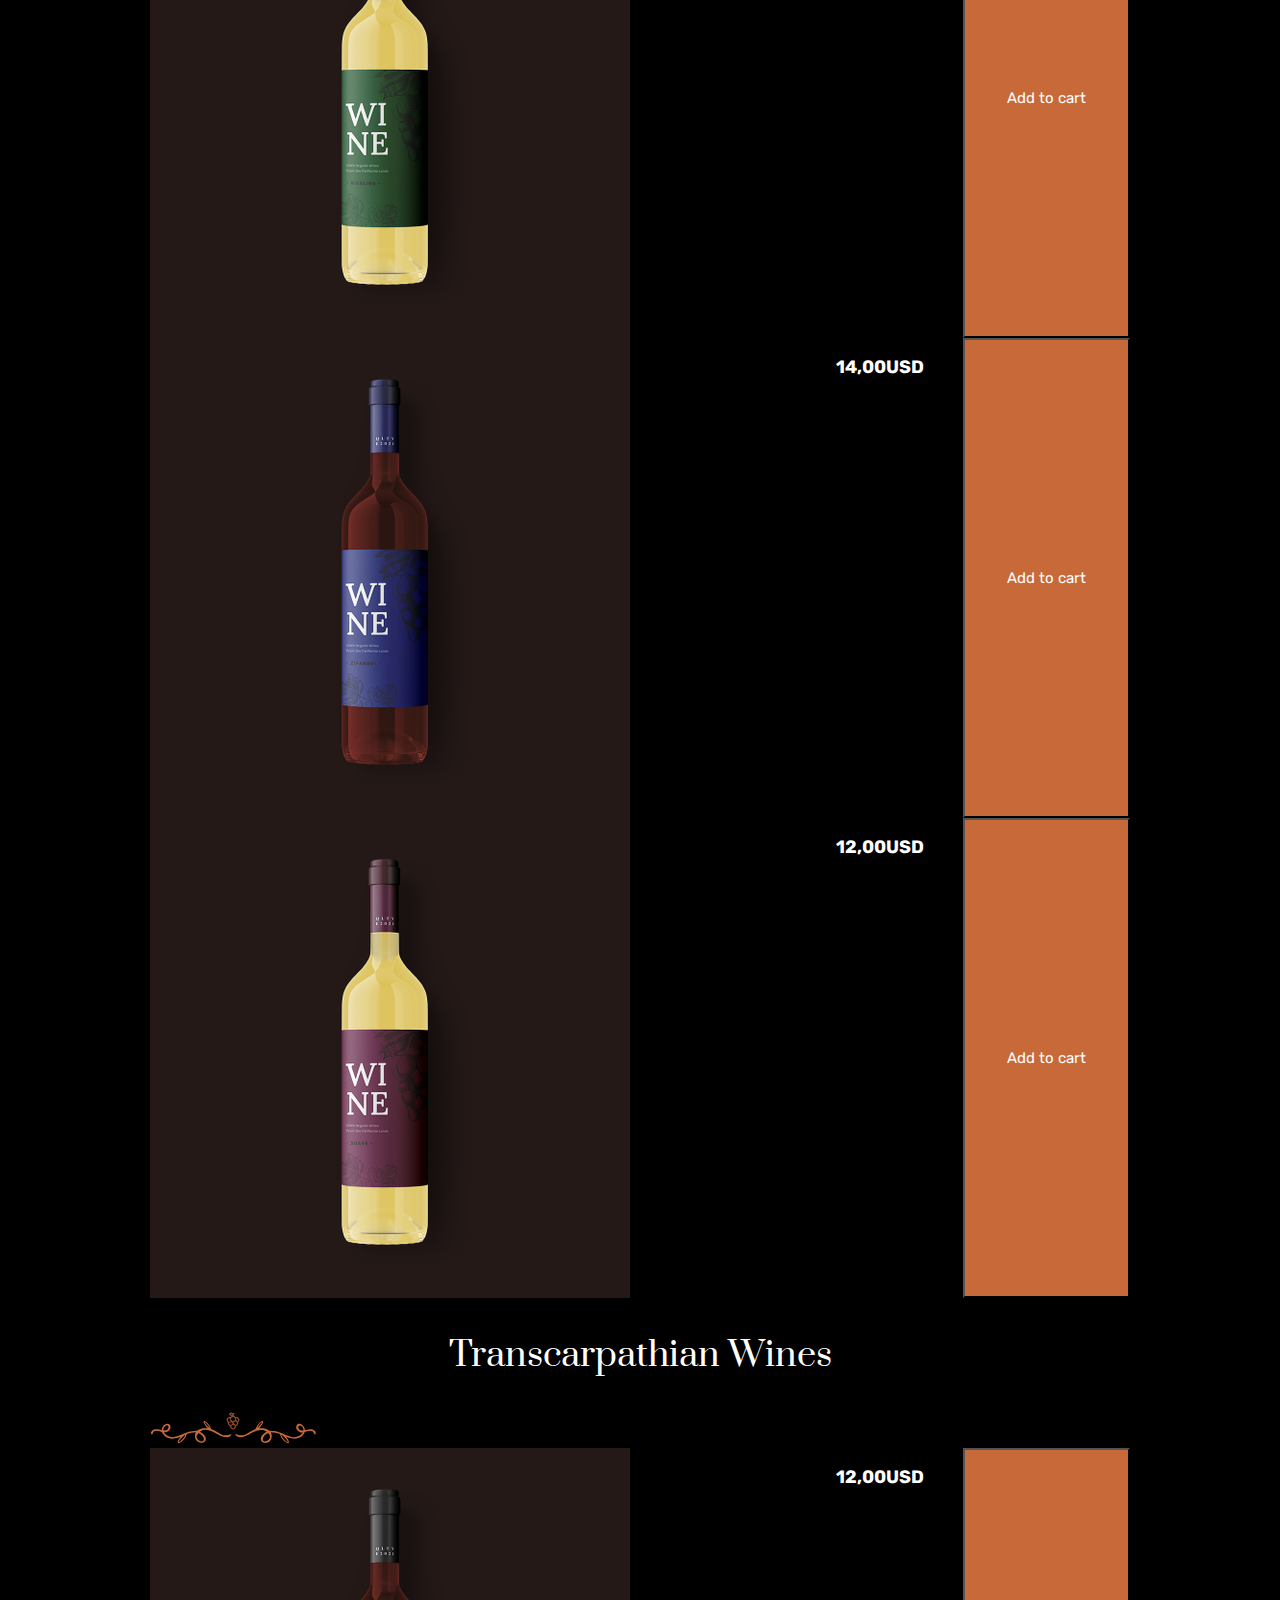
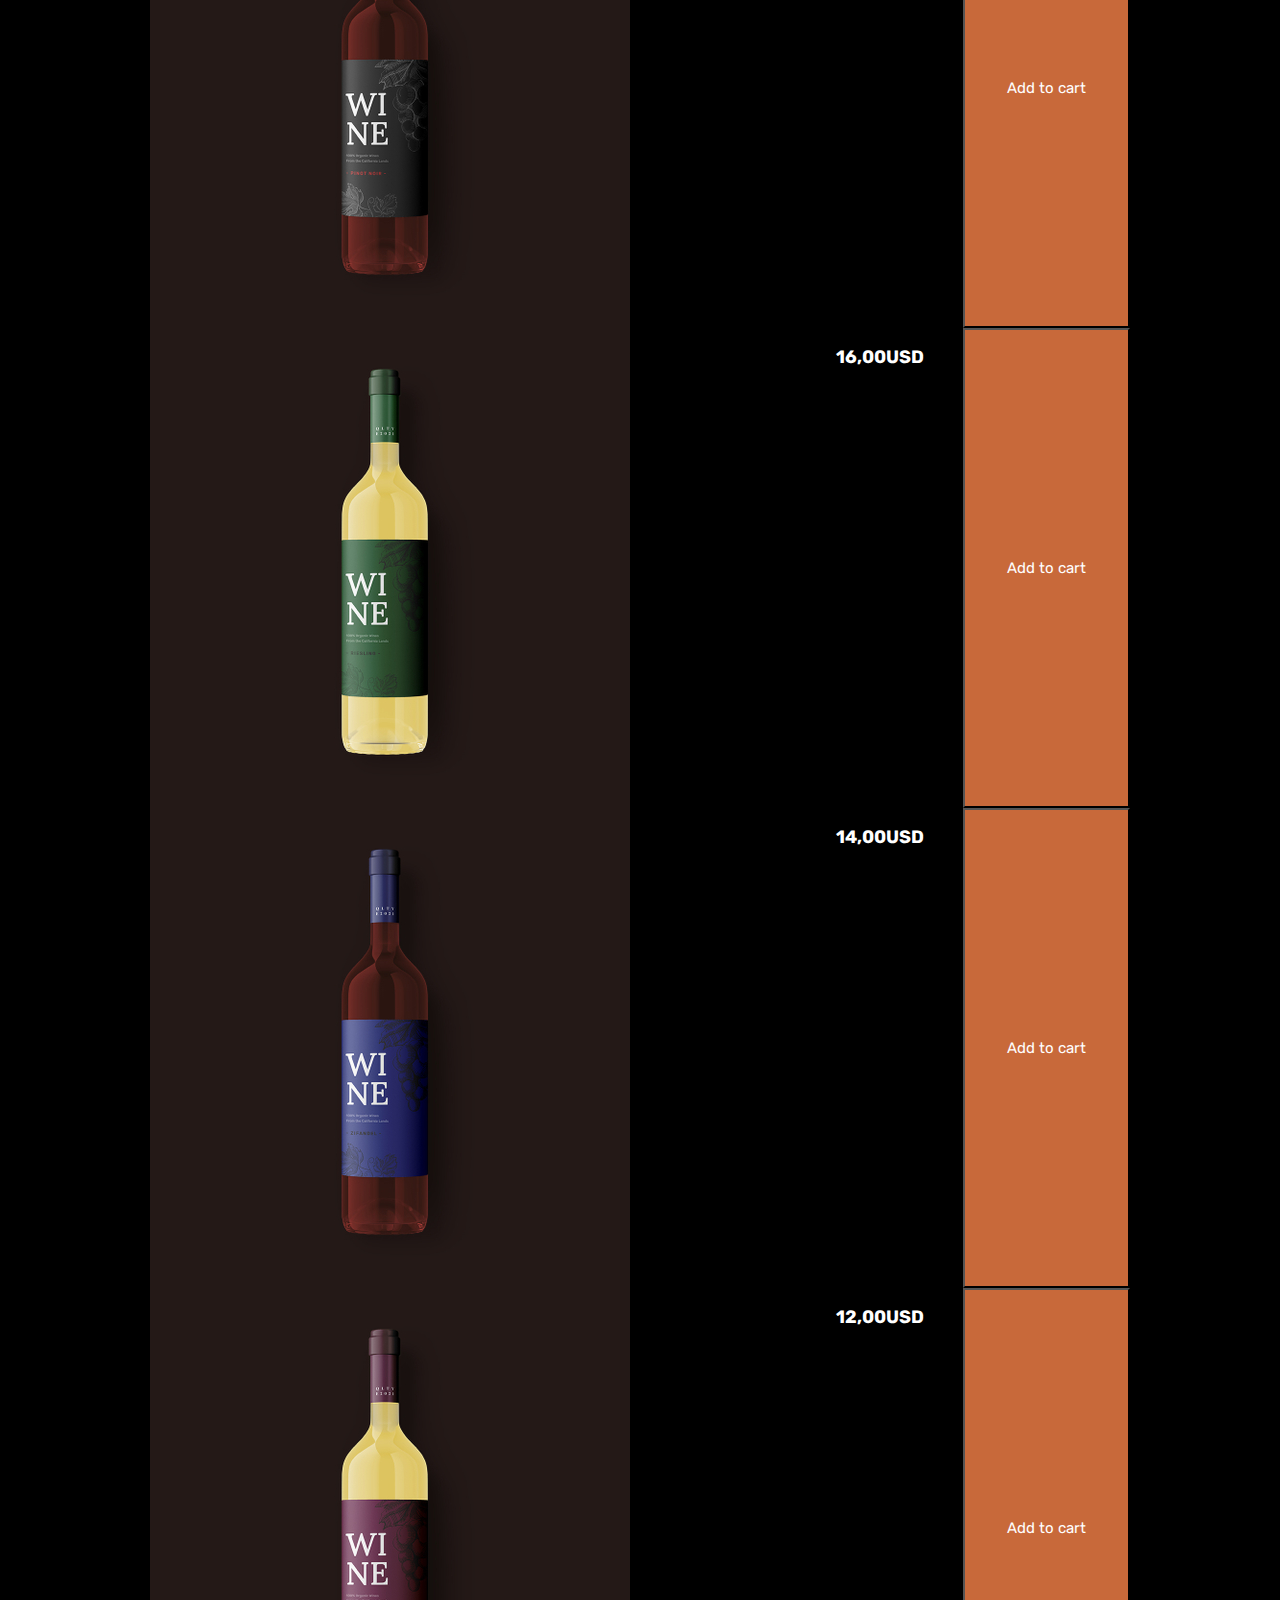
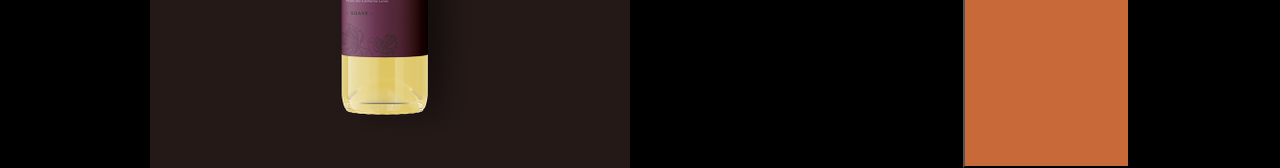
==== commit 84aba31d: "css" ====
--- a/index.html
+++ b/index.html
@@ -8,150 +8,129 @@
 
 <body>
 
-    <div class="container">
-        <hr>
+    <main class="container">
         <div class="buy-wines">
             <p class="italicf">Crafted by our winemakers</p>
             <p class="discover-wines">Discover Our Wines</p>
             <img src="img/pattern.svg" alt="pattern">
             <p class=" subtext">Find your ideal taste and flavor for any occasion</p>
             <button class="button">Buy wines</button> <button class="button">Learn more</button>
-            <hr>
-            <div class="italian-wines">
-                <p class="italicf">Craft wines</p>
-                <p class="subtext">Select your favorite wine and buy it in a couple of clicks</p>
+        </div>
+        <div class="menu-list">
+            <p>Craft wines</p>
+            <p>Select your favorite wine and buy it in a couple of clicks</p>
+            <div class="ita-wine">
                 <h3>Italian Wines</h3>
                 <img src="img/pattern.svg" alt="pattern">
-                <br>
-                <div class="menu-wines-shop">
-                    <div class="pinot-noir">
-                        <img src="img/pinot-noir.jpg" alt="Pinot Noir">
-                        <h4>Pinot Noir</h4>
-                        <br>
-                        <p class="price">12,00USD</p>
-                        <br>
-                        <button class="button">Add to cart</button>
-                        <br>
-                    </div>
-                    <div class="riesling">
-                        <img src="img/riesling.jpg" alt="Riesling">
-                        <h4>Riesling</h4>
-                        <br>
-                        <p class="price">16,00USD</p>
-                        <br>
-                        <button class="button">Add to cart</button>
-                        <br>
-                    </div>
-                    <div class="zifandel">
-                        <img src="img/zifandel.jpg" alt="Zifandel">
-                        <h4>Zifandel</h4>
-                        <br>
-                        <p class="price">14,00USD</p>
-                        <br>
-                        <button class="button">Add to cart</button>
-                        <br>
-                    </div>
-                    <div class="soave">
-                        <img src="img/soave.jpg" alt="Soave">
-                        <h4>Soave</h4>
-                        <br>
-                        <p class="price">12,00USD</p>
-                        <br>
-                        <button class="button">Add to cart</button>
-                        <br>
-                    </div>
-                </div>
+                <section class="photo-wine">
+                    <img src="img/pinot-noir.jpg" alt="Pinot Noir">
+                    <h4>Pinot Noir</h4>
+                    <p>12,00USD</p>
+                    <button class="button">Add to cart</button>
+                </section>
             </div>
-            <br>
-            <div class="georgian-wines">
-                <h3>Georgian Wines</h3>
-                <img src="img/pattern.svg" alt="pattern">
-                <br>
-                <div class="menu-wines-shop">
-                    <div class="menu-wines-shop">
-                        <div class="pinot-noir">
-                            <img src="img/pinot-noir.jpg" alt="Pinot Noir">
-                            <h4>Pinot Noir</h4>
-                            <br>
-                            <p class="price">12,00USD</p>
-                            <br>
-                            <button class="button">Add to cart</button>
-                            <br>
-                        </div>
-                        <div class="riesling">
-                            <img src="img/riesling.jpg" alt="Riesling">
-                            <h4>Riesling</h4>
-                            <br>
-                            <p class="price">16,00USD</p>
-                            <br>
-                            <button class="button">Add to cart</button>
-                            <br>
-                        </div>
-                        <div class="zifandel">
-                            <img src="img/zifandel.jpg" alt="Zifandel">
-                            <h4>Zifandel</h4>
-                            <br>
-                            <p class="price">14,00USD</p>
-                            <br>
-                            <button class="button">Add to cart</button>
-                            <br>
-                        </div>
-                        <div class="soave">
-                            <img src="img/soave.jpg" alt="Soave">
-                            <h4>Soave</h4>
-                            <br>
-                            <p class="price">12,00USD</p>
-                            <br>
-                            <button class="button">Add to cart</button>
-                            <br>
-                        </div>
-                    </div>
-                </div>
-                <div class="transcarpathian-wines">
-                    <h3>Transcarpathian Wines</h3>
-                    <img src="img/pattern.svg" alt="pattern">
-                    <br>
-                    <div class="menu-wines-shop">
-                        <div class="menu-wines-shop">
-                            <div class="pinot-noir">
-                                <img src="img/pinot-noir.jpg" alt="Pinot Noir">
-                                <h4>Pinot Noir</h4>
-                                <br>
-                                <p class="price">12,00USD</p>
-                                <br>
-                                <button class="button">Add to cart</button>
-                                <br>
-                            </div>
-                            <div class="riesling">
-                                <img src="img/riesling.jpg" alt="Riesling">
-                                <h4>Riesling</h4>
-                                <br>
-                                <p class="price">16,00USD</p>
-                                <br>
-                                <button class="button">Add to cart</button>
-                                <br>
-                            </div>
-                            <div class="zifandel">
-                                <img src="img/zifandel.jpg" alt="Zifandel">
-                                <h4>Zifandel</h4>
-                                <br>
-                                <p class="price">14,00USD</p>
-                                <br>
-                                <button class="button">Add to cart</button>
-                                <br>
-                            </div>
-                            <div class="soave">
-                                <img src="img/soave.jpg" alt="Soave">
-                                <h4>Soave</h4>
-                                <br>
-                                <p class="price">12,00USD</p>
-                                <br>
-                                <button class="button">Add to cart</button>
-                                <br>
-                            </div>
-                        </div>
-                    </div>
-                </div>
+            <div class="ita-wine">
+                <section class="photo-wine">
+                    <img src="img/riesling.jpg" alt="Riesling">
+                    <h4>Riesling</h4>
+                    <p class="price">16,00USD</p>
+                    <button class="button">Add to cart</button>
+                </section>
+            </div>
+            <div class="ita-wine">
+                <section class="photo-wine">
+                    <img src="img/zifandel.jpg" alt="Zifandel">
+                    <h4>Zifandel</h4>
+                    <p class="price">14,00USD</p>
+                    <button class="button">Add to cart</button>
+                </section>
+            </div>
+            <div class="ita-wine">
+                <section class="photo-wine">
+                    <img src="img/soave.jpg" alt="Soave">
+                    <h4>Soave</h4>
+                    <p class="price">12,00USD</p>
+                    <button class="button">Add to cart</button>
+                </section>
+            </div>
+        </div>
+        <div class="georgian-wines">
+            <h3>Georgian Wines</h3>
+            <img src="img/pattern.svg" alt="pattern">
+            <div class="grg-wine">
+                <section class="photo-wine">
+                    <img src="img/pinot-noir.jpg" alt="Pinot Noir">
+                    <h4>Pinot Noir</h4>
+                    <p class="price">12,00USD</p>
+                    <button class="button">Add to cart</button>
+                </section>
+            </div>
+            <div class="grg-wine">
+                <section class="photo-wine">
+                    <img src="img/riesling.jpg" alt="Riesling">
+                    <h4>Riesling</h4>
+                    <p class="price">16,00USD</p>
+                    <button class="button">Add to cart</button>
+                </section>
+            </div>
+            <div class="grg-wine">
+                <section class="photo-wine">
+                    <img src="img/zifandel.jpg" alt="Zifandel">
+                    <h4>Zifandel</h4>
+                    <p class="price">14,00USD</p>
+                    <button class="button">Add to cart</button>
+                </section>
+            </div>
+            <div class="grg-wine">
+                <section class="photo-wine">
+                    <img src="img/soave.jpg" alt="Soave">
+                    <h4>Soave</h4>
+                    <p class="price">12,00USD</p>
+                    <button class="button">Add to cart</button>
+                </section>
+            </div>
+        </div>
+
+        <div class="transcarpathian-wines">
+            <h3>Transcarpathian Wines</h3>
+            <img src="img/pattern.svg" alt="pattern">
+            <div class="trc-wine">
+                <section class="photo-wine">
+                    <img src="img/pinot-noir.jpg" alt="Pinot Noir">
+                    <h4>Pinot Noir</h4>
+                    <p class="price">12,00USD</p>
+                    <button class="button">Add to cart</button>
+                </section>
+            </div>
+            <div class="trc-wine">
+                <section class="photo-wine">
+                    <img src="img/riesling.jpg" alt="Riesling">
+                    <h4>Riesling</h4>
+                    <p class="price">16,00USD</p>
+                    <button class="button">Add to cart</button>
+                </section>
+            </div>
+            <div class="trc-wine">
+                <section class="photo-wine">
+                    <img src="img/zifandel.jpg" alt="Zifandel">
+                    <h4>Zifandel</h4>
+                    <p class="price">14,00USD</p>
+                    <button class="button">Add to cart</button>
+                </section>
+            </div>
+            <div class="trc-wine">
+                <section class="photo-wine">
+                    <img src="img/soave.jpg" alt="Soave">
+                    <h4>Soave</h4>
+                    <p class="price">12,00USD</p>
+                    <button class="button">Add to cart</button>
+                </section>
+            </div>
+        </div>
+        </div>
+    </main>
 </body>
 
+</html>
+
 </html>--- a/index.css
+++ b/index.css
@@ -6,12 +6,13 @@
 /*'Prata', serif*/
 /*'Great Vibes', cursive*/
 :root {
-    background-color: rgb(22, 7, 3);
+    background-color: black;
     scroll-behavior: smooth;
 }
 
 body {
-    width: 980px
+    max-width: 980px;
+    margin: auto;
 }
 
 .container {
@@ -19,10 +20,22 @@
     width: 100%;
 }
 
+.ita-wine .photo-wine {
+    display: flex;
+    justify-content: flex-end;
+    align-items: flex-start;
+    flex-direction: row;
+    padding: 20;
 
-.body {
-    max-width: 980px;
-    margin: auto;
+
+}
+
+@media(min-width: 980px) {
+    .photo-wine {
+        display: grid;
+        grid-template-columns: 1fr 1fr 1fr 1fr;
+    }
+
 }
 
 .italicf {
@@ -49,6 +62,11 @@
     color: white;
 }
 
+.italian-wines {
+    max-width: 980px;
+    margin: auto;
+}
+
 .italian-wines h3,
 .georgian-wines h3,
 .transcarpathian-wines h3 {
@@ -58,6 +76,8 @@
     color: white;
     text-align: center;
 }
+
+
 
 .pinot-noir h4,
 .riesling h4,
@@ -119,4 +139,12 @@
         grid-template-columns: 1fr 1fr 1fr 1fr;
     }
 
+}
+
+grid-template-columns: 1fr 1fr 1fr 1fr;
+}
+
+}
+}
+}
 }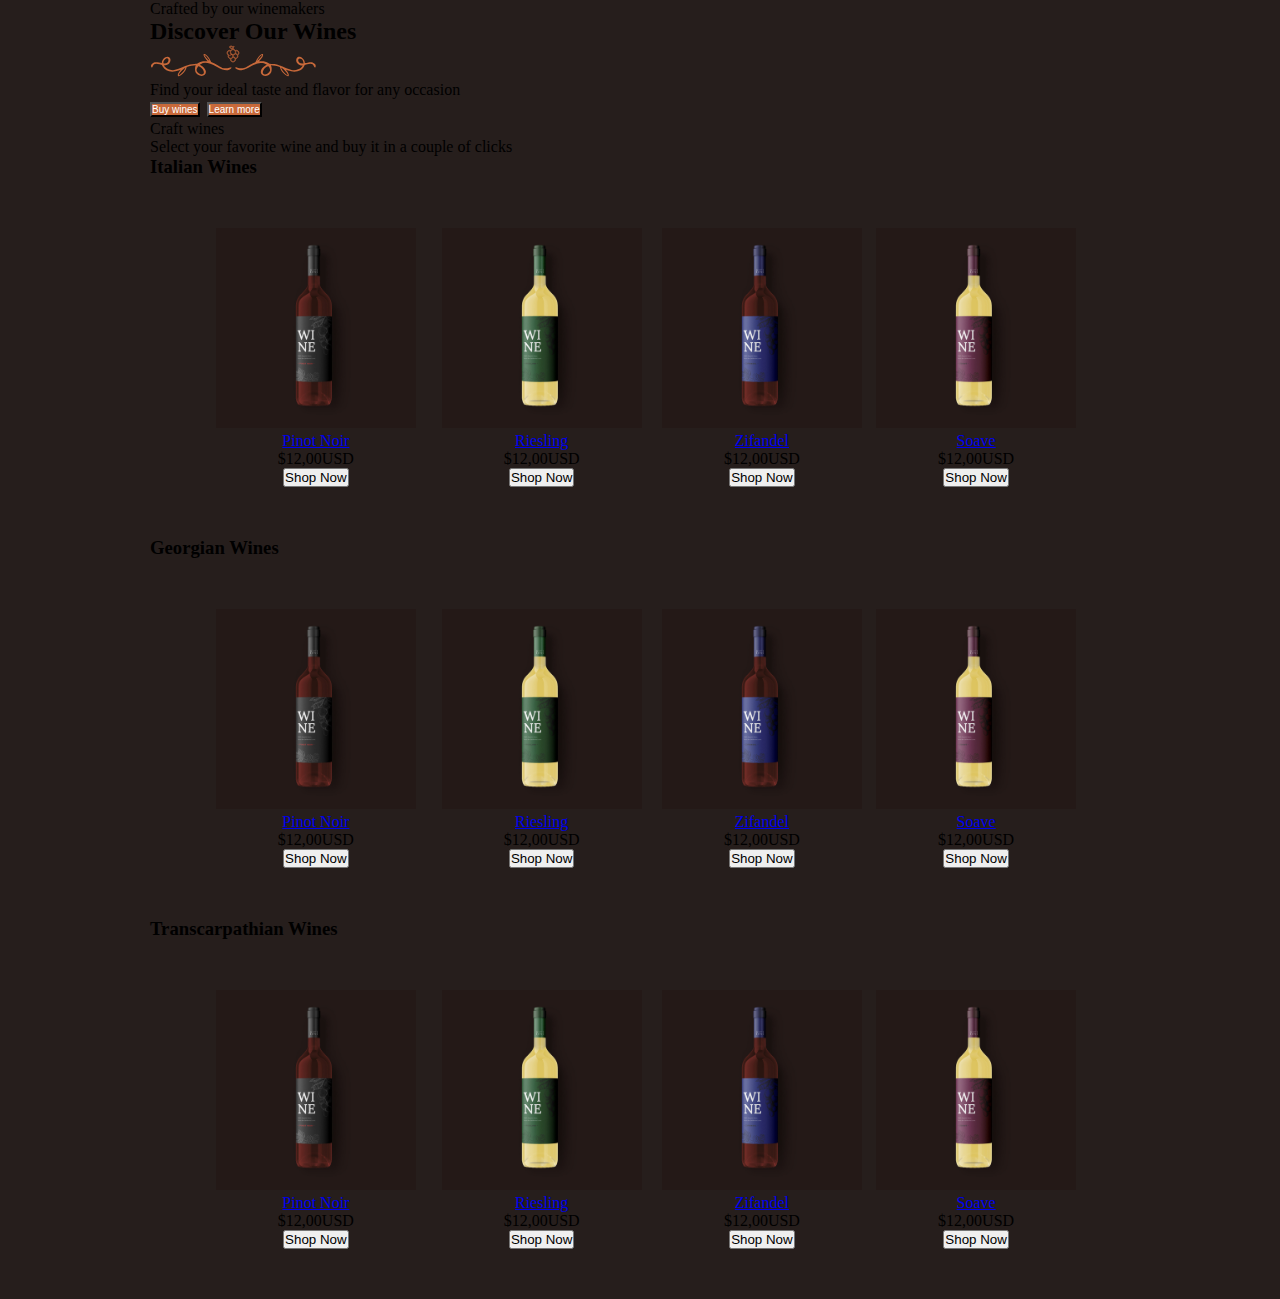
==== commit 21b85a4d: "csstest" ====
--- a/index.html
+++ b/index.html
@@ -2,135 +2,139 @@
 <html lang="en">
 
 <head>
+    <meta charset="UTF-8">
+    <meta name="viewport" content="width=device-width, initial-scale=1.0">
+    <link rel="stylesheet" href="index.css">
     <title>Wine Store</title>
-    <link rel="stylesheet" href="index.css">
 </head>
 
 <body>
-
     <main class="container">
         <div class="buy-wines">
-            <p class="italicf">Crafted by our winemakers</p>
-            <p class="discover-wines">Discover Our Wines</p>
-            <img src="img/pattern.svg" alt="pattern">
-            <p class=" subtext">Find your ideal taste and flavor for any occasion</p>
-            <button class="button">Buy wines</button> <button class="button">Learn more</button>
+            <section>
+                <p class="italicf">Crafted by our winemakers</p>
+                <h2>Discover Our Wines</h2>
+                <img src="img/pattern.svg" alt="pattern">
+                <p class="subtext">Find your ideal taste and flavor for any occasion</p>
+                <button class="button">Buy wines</button> <button class="button">Learn more</button>
+            </section>
         </div>
-        <div class="menu-list">
-            <p>Craft wines</p>
-            <p>Select your favorite wine and buy it in a couple of clicks</p>
-            <div class="ita-wine">
+        <div class="shop-list">
+            <div class="top-text">
+                <p class="italicf">Craft wines</p>
+                <p>Select your favorite wine and buy it in a couple of clicks</p>
                 <h3>Italian Wines</h3>
-                <img src="img/pattern.svg" alt="pattern">
-                <section class="photo-wine">
-                    <img src="img/pinot-noir.jpg" alt="Pinot Noir">
-                    <h4>Pinot Noir</h4>
-                    <p>12,00USD</p>
-                    <button class="button">Add to cart</button>
-                </section>
             </div>
-            <div class="ita-wine">
-                <section class="photo-wine">
-                    <img src="img/riesling.jpg" alt="Riesling">
-                    <h4>Riesling</h4>
-                    <p class="price">16,00USD</p>
-                    <button class="button">Add to cart</button>
-                </section>
+            <section class="italian-wine">
+                <div class="product-content">
+                    <section class="card-text">
+                        <img src="img/pinot-noir.jpg" alt="Pinot Noir">
+                        <a href="#">Pinot Noir</a>
+                        <p>$12,00USD</p>
+                        <button>Shop Now</button>
+                    </section>
+                </div>
+                <div class="product-content">
+                    <section class="card-text">
+                        <img src="img/riesling.jpg" alt="riesling">
+                        <a href="#">Riesling</a>
+                        <p>$12,00USD</p>
+                        <button>Shop Now</button>
+                    </section>
+                </div>
+                <div class="product-content">
+                    <section class="card-text">
+                        <img src="img/zifandel.jpg" alt="zifandel">
+                        <a href="#">Zifandel</a>
+                        <p>$12,00USD</p>
+                        <button>Shop Now</button>
+                    </section>
+                </div>
+                <div class="product-content">
+                    <section class="card-text">
+                        <img src="img/soave.jpg" alt="soave">
+                        <a href="#">Soave</a>
+                        <p>$12,00USD</p>
+                        <button>Shop Now</button>
+                    </section>
+                </div>
+            </section>
+            <div class="top-text">
+                <h3>Georgian Wines</h3>
             </div>
-            <div class="ita-wine">
-                <section class="photo-wine">
-                    <img src="img/zifandel.jpg" alt="Zifandel">
-                    <h4>Zifandel</h4>
-                    <p class="price">14,00USD</p>
-                    <button class="button">Add to cart</button>
-                </section>
+            <section class="georgian-wine">
+                <div class="product-content">
+                    <section class="card-text">
+                        <img src="img/pinot-noir.jpg" alt="Pinot Noir">
+                        <a href="#">Pinot Noir</a>
+                        <p>$12,00USD</p>
+                        <button>Shop Now</button>
+                    </section>
+                </div>
+                <div class="product-content">
+                    <section class="card-text">
+                        <img src="img/riesling.jpg" alt="riesling">
+                        <a href="#">Riesling</a>
+                        <p>$12,00USD</p>
+                        <button>Shop Now</button>
+                    </section>
+                </div>
+                <div class="product-content">
+                    <section class="card-text">
+                        <img src="img/zifandel.jpg" alt="zifandel">
+                        <a href="#">Zifandel</a>
+                        <p>$12,00USD</p>
+                        <button>Shop Now</button>
+                    </section>
+                </div>
+                <div class="product-content">
+                    <section class="card-text">
+                        <img src="img/soave.jpg" alt="soave">
+                        <a href="#">Soave</a>
+                        <p>$12,00USD</p>
+                        <button>Shop Now</button>
+                    </section>
+                </div>
+            </section>
+            <div class="top-text">
+                <h3>Transcarpathian Wines</h3>
             </div>
-            <div class="ita-wine">
-                <section class="photo-wine">
-                    <img src="img/soave.jpg" alt="Soave">
-                    <h4>Soave</h4>
-                    <p class="price">12,00USD</p>
-                    <button class="button">Add to cart</button>
-                </section>
-            </div>
+            <section class="tcp-wine">
+                <div class="product-content">
+                    <section class="card-text">
+                        <img src="img/pinot-noir.jpg" alt="Pinot Noir">
+                        <a href="#">Pinot Noir</a>
+                        <p>$12,00USD</p>
+                        <button>Shop Now</button>
+                    </section>
+                </div>
+                <div class="product-content">
+                    <section class="card-text">
+                        <img src="img/riesling.jpg" alt="riesling">
+                        <a href="#">Riesling</a>
+                        <p>$12,00USD</p>
+                        <button>Shop Now</button>
+                    </section>
+                </div>
+                <div class="product-content">
+                    <section class="card-text">
+                        <img src="img/zifandel.jpg" alt="zifandel">
+                        <a href="#">Zifandel</a>
+                        <p>$12,00USD</p>
+                        <button>Shop Now</button>
+                    </section>
+                </div>
+                <div class="product-content">
+                    <section class="card-text">
+                        <img src="img/soave.jpg" alt="soave">
+                        <a href="#">Soave</a>
+                        <p>$12,00USD</p>
+                        <button>Shop Now</button>
+                    </section>
+                </div>
+            </section>
         </div>
-        <div class="georgian-wines">
-            <h3>Georgian Wines</h3>
-            <img src="img/pattern.svg" alt="pattern">
-            <div class="grg-wine">
-                <section class="photo-wine">
-                    <img src="img/pinot-noir.jpg" alt="Pinot Noir">
-                    <h4>Pinot Noir</h4>
-                    <p class="price">12,00USD</p>
-                    <button class="button">Add to cart</button>
-                </section>
-            </div>
-            <div class="grg-wine">
-                <section class="photo-wine">
-                    <img src="img/riesling.jpg" alt="Riesling">
-                    <h4>Riesling</h4>
-                    <p class="price">16,00USD</p>
-                    <button class="button">Add to cart</button>
-                </section>
-            </div>
-            <div class="grg-wine">
-                <section class="photo-wine">
-                    <img src="img/zifandel.jpg" alt="Zifandel">
-                    <h4>Zifandel</h4>
-                    <p class="price">14,00USD</p>
-                    <button class="button">Add to cart</button>
-                </section>
-            </div>
-            <div class="grg-wine">
-                <section class="photo-wine">
-                    <img src="img/soave.jpg" alt="Soave">
-                    <h4>Soave</h4>
-                    <p class="price">12,00USD</p>
-                    <button class="button">Add to cart</button>
-                </section>
-            </div>
-        </div>
-
-        <div class="transcarpathian-wines">
-            <h3>Transcarpathian Wines</h3>
-            <img src="img/pattern.svg" alt="pattern">
-            <div class="trc-wine">
-                <section class="photo-wine">
-                    <img src="img/pinot-noir.jpg" alt="Pinot Noir">
-                    <h4>Pinot Noir</h4>
-                    <p class="price">12,00USD</p>
-                    <button class="button">Add to cart</button>
-                </section>
-            </div>
-            <div class="trc-wine">
-                <section class="photo-wine">
-                    <img src="img/riesling.jpg" alt="Riesling">
-                    <h4>Riesling</h4>
-                    <p class="price">16,00USD</p>
-                    <button class="button">Add to cart</button>
-                </section>
-            </div>
-            <div class="trc-wine">
-                <section class="photo-wine">
-                    <img src="img/zifandel.jpg" alt="Zifandel">
-                    <h4>Zifandel</h4>
-                    <p class="price">14,00USD</p>
-                    <button class="button">Add to cart</button>
-                </section>
-            </div>
-            <div class="trc-wine">
-                <section class="photo-wine">
-                    <img src="img/soave.jpg" alt="Soave">
-                    <h4>Soave</h4>
-                    <p class="price">12,00USD</p>
-                    <button class="button">Add to cart</button>
-                </section>
-            </div>
-        </div>
-        </div>
-    </main>
+        </mai<n>
 </body>
 
-</html>
-
 </html>--- a/index.css
+++ b/index.css
@@ -6,145 +6,90 @@
 /*'Prata', serif*/
 /*'Great Vibes', cursive*/
 :root {
-    background-color: black;
+    --main-color: #261e1c;
+    --orange-color: #c8693a;
     scroll-behavior: smooth;
+}
+
+* {
+    margin: 0;
+    padding: 0;
 }
 
 body {
     max-width: 980px;
     margin: auto;
+    background-color: var(--main-color);
 }
 
-.container {
-    max-width: 980px;
-    width: 100%;
+
+.product-content img {
+    max-width: 200px;
+    max-height: 200px;
 }
 
-.ita-wine .photo-wine {
+.product-content section .card-text {
     display: flex;
-    justify-content: flex-end;
-    align-items: flex-start;
-    flex-direction: row;
-    padding: 20;
+    flex-direction: column;
+    align-items: stretch;
+    box-shadow: 0 2px 4px 0 var(--orange-color);
+    transition: 0.3s;
+    margin: auto;
+    max-width: 200px;
+    max-height: 200px;
+}
 
+
+.product-content:hover {
+    box-shadow: 0 4px 8px 0 var(--orange-color);
 
 }
 
-@media(min-width: 980px) {
-    .photo-wine {
-        display: grid;
-        grid-template-columns: 1fr 1fr 1fr 1fr;
-    }
-
-}
-
-.italicf {
-    font-family: 'Great Vibes', cursive;
-    color: rgb(200, 105, 58);
-    font-size: 14px;
-    font-weight: 400;
-    text-align: center;
-}
-
-.discover-wines {
-    font-family: 'Prata', serif;
-    font-size: 58px;
-    font-weight: 400;
-    color: white;
-    text-align: center;
-}
-
-.subtext {
-    font-family: 'Rubik', sans-serif;
-    font-size: 18px;
-    font-weight: 400;
-    text-align: center;
-    color: white;
-}
-
-.italian-wines {
-    max-width: 980px;
-    margin: auto;
-}
-
-.italian-wines h3,
-.georgian-wines h3,
-.transcarpathian-wines h3 {
-    font-family: 'Prata', serif;
-    font-size: 34px;
-    font-weight: 400;
-    color: white;
+section .card-text {
     text-align: center;
 }
 
 
+.italian-wine,
+.georgian-wine,
+.tcp-wine {
+    display: flex;
+    flex-direction: row;
+    margin: auto;
+    padding: 50px;
+}
 
-.pinot-noir h4,
-.riesling h4,
-.zifandel h4,
-.soave h4 {
-    font-family: 'Rubik', sans-serif;
-    font-size: 18px;
-    font-weight: 400;
-    color: white;
-    text-align: center;
+.shop-list {
+    background-color: var(--main-color);
+
 }
 
 
-.menu-wines-shop {
-    display: block;
-    width: 980px;
+/* Controls */
+
+.button {
+    padding: 0px;
+    margin: 0 0.3em 0.3em 0;
+    color: #FFFFFF;
+    text-decoration: none;
+    text-align: center;
+    transition: color 0.7s;
+    background-color: var(--orange-color);
+    font-size: 10px;
 }
 
-.menu-wines-shop .button {
-    display: flex;
-    justify-content: space-around;
+.button:hover {
+    color: #000000;
+    background-color: #FFFFFF;
+    cursor: pointer;
 }
 
-.price {
-    font-family: 'Rubik', sans-serif;
-    font-size: 18px;
-    font-weight: 700;
-    color: white;
-    text-align: center;
+.card-button {
+    border-color: black;
+    color: black;
 }
 
-button {
-    font-family: 'Rubik', sans-serif;
-    font-size: 15px;
-    font-weight: 400;
+.card-button:hover {
+    background-color: black;
     color: white;
-    text-align: center;
-    background-color: rgb(200, 105, 58);
-
-}
-
-@media(min-width: 440px) {
-    .menu-wines-shop {
-        display: grid;
-        grid-template-columns: 1fr 1fr;
-        grid-gap: 5px;
-    }
-}
-
-@media(min-width: 660px) {
-    .menu-wines-shop {
-        grid-template-columns: 1fr 1fr 1fr;
-    }
-
-}
-
-@media(min-width: 980px) {
-    .menu-wines-shop {
-        grid-template-columns: 1fr 1fr 1fr 1fr;
-    }
-
-}
-
-grid-template-columns: 1fr 1fr 1fr 1fr;
-}
-
-}
-}
-}
 }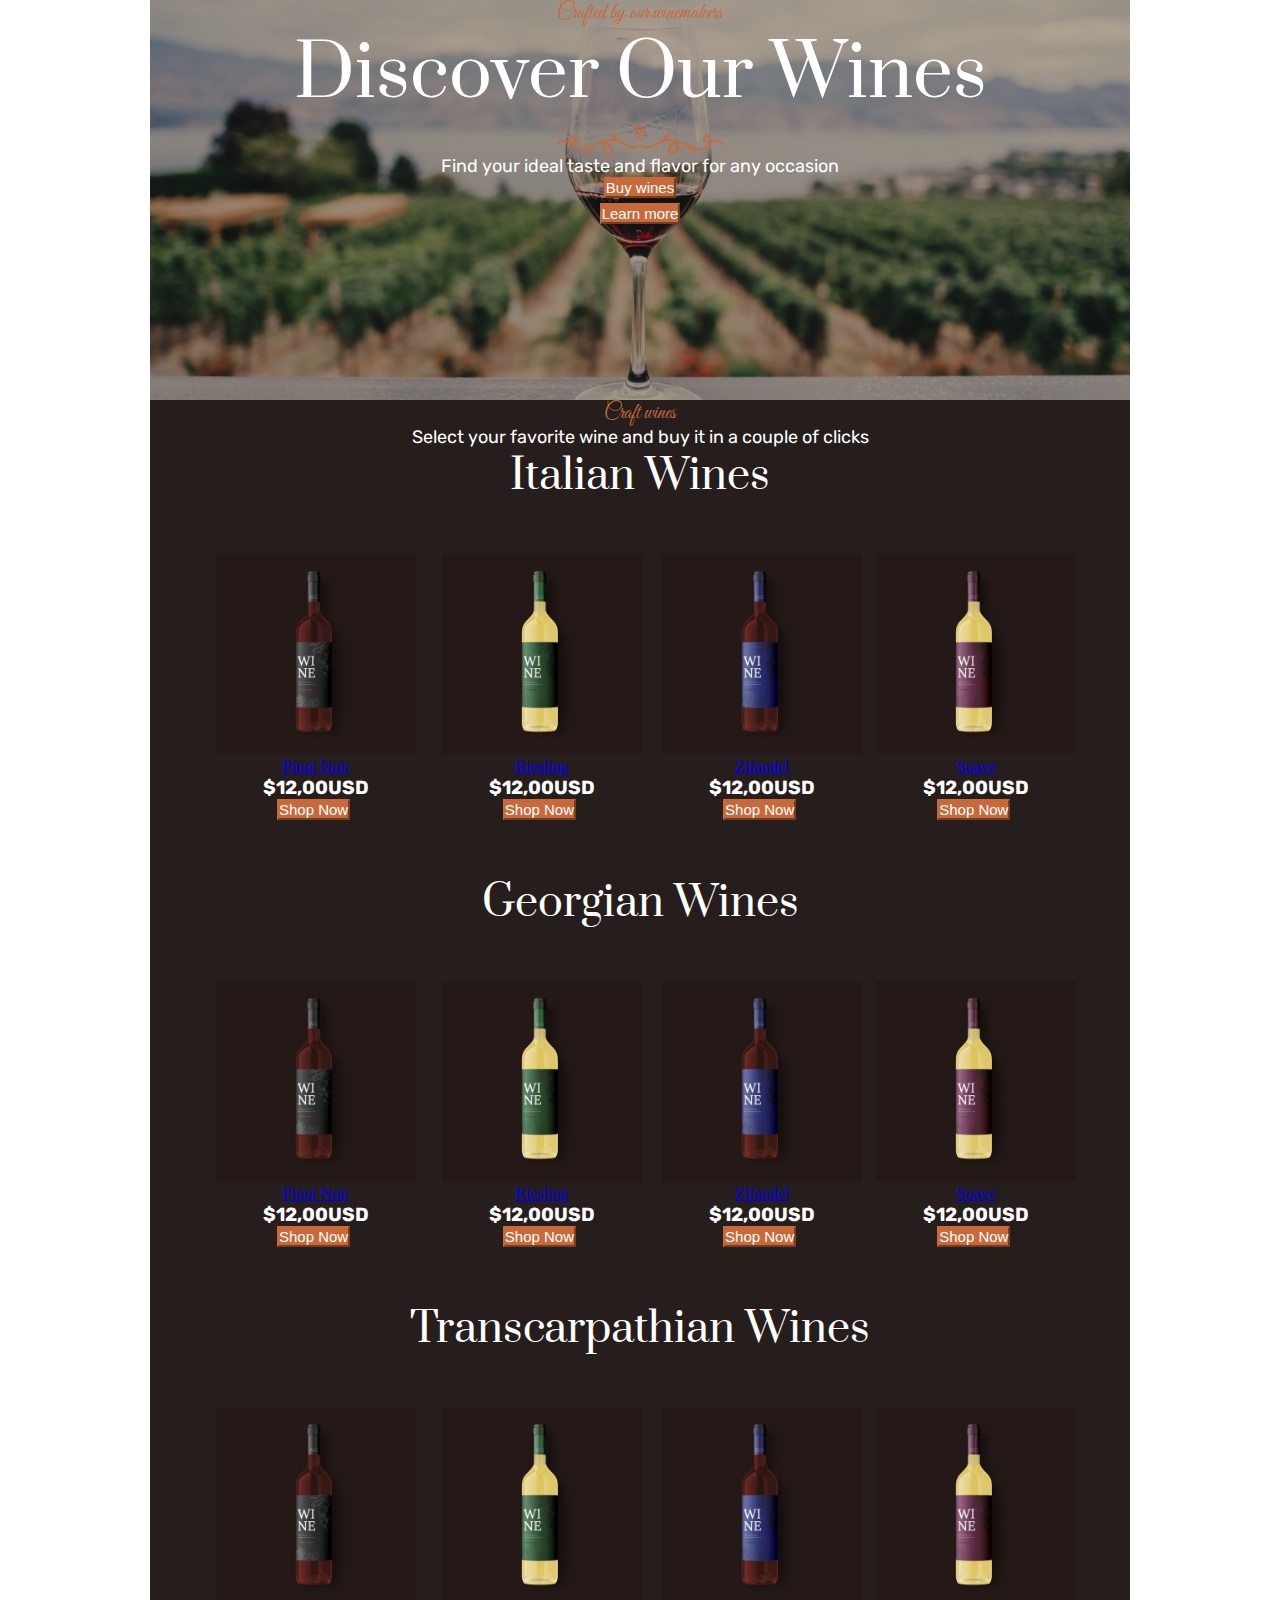
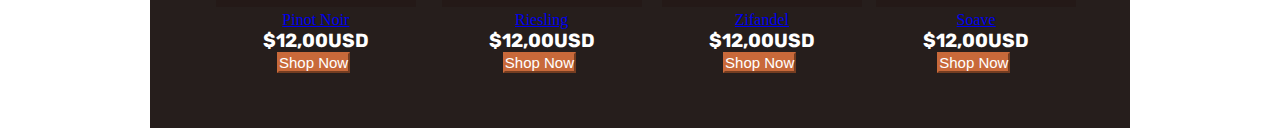
==== commit cee19711: "buttons" ====
--- a/index.html
+++ b/index.html
@@ -9,132 +9,131 @@
 </head>
 
 <body>
-    <main class="container">
-        <div class="buy-wines">
-            <section>
-                <p class="italicf">Crafted by our winemakers</p>
-                <h2>Discover Our Wines</h2>
-                <img src="img/pattern.svg" alt="pattern">
-                <p class="subtext">Find your ideal taste and flavor for any occasion</p>
-                <button class="button">Buy wines</button> <button class="button">Learn more</button>
-            </section>
+    <div class="buy-wines">
+        <section>
+            <p class="italicf">Crafted by our winemakers</p>
+            <h2>Discover Our Wines</h2>
+            <img src="img/pattern.svg" alt="pattern">
+            <p class=" subtext">Find your ideal taste and flavor for any occasion</p>
+            <button class="button">Buy wines</button> <button class="button">Learn more</button>
+        </section>
+    </div>
+    <div class="shop-list">
+        <div class="top-text">
+            <p class="italicf">Craft wines</p>
+            <p class="subtext">Select your favorite wine and buy it in a couple of clicks</p>
+            <h3>Italian Wines</h3>
         </div>
-        <div class="shop-list">
-            <div class="top-text">
-                <p class="italicf">Craft wines</p>
-                <p>Select your favorite wine and buy it in a couple of clicks</p>
-                <h3>Italian Wines</h3>
+        <section class="italian-wine">
+            <div class="product-content">
+                <section class="card-text">
+                    <img src="img/pinot-noir.jpg" alt="Pinot Noir">
+                    <a href="#">Pinot Noir</a>
+                    <p>$12,00USD</p>
+                    <button class="button">Shop Now</button>
+                </section>
             </div>
-            <section class="italian-wine">
-                <div class="product-content">
-                    <section class="card-text">
-                        <img src="img/pinot-noir.jpg" alt="Pinot Noir">
-                        <a href="#">Pinot Noir</a>
-                        <p>$12,00USD</p>
-                        <button>Shop Now</button>
-                    </section>
-                </div>
-                <div class="product-content">
-                    <section class="card-text">
-                        <img src="img/riesling.jpg" alt="riesling">
-                        <a href="#">Riesling</a>
-                        <p>$12,00USD</p>
-                        <button>Shop Now</button>
-                    </section>
-                </div>
-                <div class="product-content">
-                    <section class="card-text">
-                        <img src="img/zifandel.jpg" alt="zifandel">
-                        <a href="#">Zifandel</a>
-                        <p>$12,00USD</p>
-                        <button>Shop Now</button>
-                    </section>
-                </div>
-                <div class="product-content">
-                    <section class="card-text">
-                        <img src="img/soave.jpg" alt="soave">
-                        <a href="#">Soave</a>
-                        <p>$12,00USD</p>
-                        <button>Shop Now</button>
-                    </section>
-                </div>
-            </section>
-            <div class="top-text">
-                <h3>Georgian Wines</h3>
+            <div class="product-content">
+                <section class="card-text">
+                    <img src="img/riesling.jpg" alt="riesling">
+                    <a href="#">Riesling</a>
+                    <p>$12,00USD</p>
+                    <button class="button">Shop Now</button>
+                </section>
             </div>
-            <section class="georgian-wine">
-                <div class="product-content">
-                    <section class="card-text">
-                        <img src="img/pinot-noir.jpg" alt="Pinot Noir">
-                        <a href="#">Pinot Noir</a>
-                        <p>$12,00USD</p>
-                        <button>Shop Now</button>
-                    </section>
-                </div>
-                <div class="product-content">
-                    <section class="card-text">
-                        <img src="img/riesling.jpg" alt="riesling">
-                        <a href="#">Riesling</a>
-                        <p>$12,00USD</p>
-                        <button>Shop Now</button>
-                    </section>
-                </div>
-                <div class="product-content">
-                    <section class="card-text">
-                        <img src="img/zifandel.jpg" alt="zifandel">
-                        <a href="#">Zifandel</a>
-                        <p>$12,00USD</p>
-                        <button>Shop Now</button>
-                    </section>
-                </div>
-                <div class="product-content">
-                    <section class="card-text">
-                        <img src="img/soave.jpg" alt="soave">
-                        <a href="#">Soave</a>
-                        <p>$12,00USD</p>
-                        <button>Shop Now</button>
-                    </section>
-                </div>
-            </section>
-            <div class="top-text">
-                <h3>Transcarpathian Wines</h3>
+            <div class="product-content">
+                <section class="card-text">
+                    <img src="img/zifandel.jpg" alt="zifandel">
+                    <a href="#">Zifandel</a>
+                    <p>$12,00USD</p>
+                    <button class="button">Shop Now</button>
+                </section>
             </div>
-            <section class="tcp-wine">
-                <div class="product-content">
-                    <section class="card-text">
-                        <img src="img/pinot-noir.jpg" alt="Pinot Noir">
-                        <a href="#">Pinot Noir</a>
-                        <p>$12,00USD</p>
-                        <button>Shop Now</button>
-                    </section>
-                </div>
-                <div class="product-content">
-                    <section class="card-text">
-                        <img src="img/riesling.jpg" alt="riesling">
-                        <a href="#">Riesling</a>
-                        <p>$12,00USD</p>
-                        <button>Shop Now</button>
-                    </section>
-                </div>
-                <div class="product-content">
-                    <section class="card-text">
-                        <img src="img/zifandel.jpg" alt="zifandel">
-                        <a href="#">Zifandel</a>
-                        <p>$12,00USD</p>
-                        <button>Shop Now</button>
-                    </section>
-                </div>
-                <div class="product-content">
-                    <section class="card-text">
-                        <img src="img/soave.jpg" alt="soave">
-                        <a href="#">Soave</a>
-                        <p>$12,00USD</p>
-                        <button>Shop Now</button>
-                    </section>
-                </div>
-            </section>
+            <div class="product-content">
+                <section class="card-text">
+                    <img src="img/soave.jpg" alt="soave">
+                    <a href="#">Soave</a>
+                    <p>$12,00USD</p>
+                    <button class="button">Shop Now</button>
+                </section>
+            </div>
+        </section>
+        <div class="top-text">
+            <h3>Georgian Wines</h3>
         </div>
-        </mai<n>
+        <section class="georgian-wine">
+            <div class="product-content">
+                <section class="card-text">
+                    <img src="img/pinot-noir.jpg" alt="Pinot Noir">
+                    <a href="#">Pinot Noir</a>
+                    <p>$12,00USD</p>
+                    <button class="button">Shop Now</button>
+                </section>
+            </div>
+            <div class="product-content">
+                <section class="card-text">
+                    <img src="img/riesling.jpg" alt="riesling">
+                    <a href="#">Riesling</a>
+                    <p>$12,00USD</p>
+                    <button class="button">Shop Now</button>
+                </section>
+            </div>
+            <div class="product-content">
+                <section class="card-text">
+                    <img src="img/zifandel.jpg" alt="zifandel">
+                    <a href="#">Zifandel</a>
+                    <p>$12,00USD</p>
+                    <button class="button">Shop Now</button>
+                </section>
+            </div>
+            <div class="product-content">
+                <section class="card-text">
+                    <img src="img/soave.jpg" alt="soave">
+                    <a href="#">Soave</a>
+                    <p>$12,00USD</p>
+                    <button class="button">Shop Now</button>
+                </section>
+            </div>
+        </section>
+        <div class="top-text">
+            <h3>Transcarpathian Wines</h3>
+        </div>
+        <section class="tcp-wine">
+            <div class="product-content">
+                <section class="card-text">
+                    <img src="img/pinot-noir.jpg" alt="Pinot Noir">
+                    <a href="#">Pinot Noir</a>
+                    <p>$12,00USD</p>
+                    <button class="button">Shop Now</button>
+                </section>
+            </div>
+            <div class="product-content">
+                <section class="card-text">
+                    <img src="img/riesling.jpg" alt="riesling">
+                    <a href="#">Riesling</a>
+                    <p>$12,00USD</p>
+                    <button class="button">Shop Now</button>
+                </section>
+            </div>
+            <div class="product-content">
+                <section class="card-text">
+                    <img src="img/zifandel.jpg" alt="zifandel">
+                    <a href="#">Zifandel</a>
+                    <p>$12,00USD</p>
+                    <button class="button">Shop Now</button>
+                </section>
+            </div>
+            <div class="product-content">
+                <section class="card-text">
+                    <img src="img/soave.jpg" alt="soave">
+                    <a href="#">Soave</a>
+                    <p>$12,00USD</p>
+                    <button class="button">Shop Now</button>
+                </section>
+            </div>
+        </section>
+    </div>
+
 </body>
 
 </html>--- a/index.css
+++ b/index.css
@@ -6,9 +6,16 @@
 /*'Prata', serif*/
 /*'Great Vibes', cursive*/
 :root {
-    --main-color: #261e1c;
+    --main-color: white;
+    --back-color: #261e1c;
     --orange-color: #c8693a;
+    --black-color: black;
     scroll-behavior: smooth;
+}
+
+body {
+    max-width: 980px;
+    margin: auto;
 }
 
 * {
@@ -16,12 +23,19 @@
     padding: 0;
 }
 
-body {
-    max-width: 980px;
-    margin: auto;
-    background-color: var(--main-color);
+
+/* BACKGROUND*/
+
+.buy-wines {
+    background-image: url(../img/alback.jpg);
+    background-position: center;
+    background-size: cover;
+    min-width: 980px;
+    min-height: 400px;
+
 }
 
+/* BACKGROUND*/
 
 .product-content img {
     max-width: 200px;
@@ -42,6 +56,7 @@
 
 .product-content:hover {
     box-shadow: 0 4px 8px 0 var(--orange-color);
+    transform: scale(1.1);
 
 }
 
@@ -60,10 +75,61 @@
 }
 
 .shop-list {
-    background-color: var(--main-color);
+    background-color: var(--back-color);
 
 }
 
+.buy-wines img {
+    display: flex;
+    margin-left: auto;
+    margin-right: auto
+}
+
+.italicf {
+    font-family: 'Great Vibes', cursive;
+    font-size: 21px;
+    font-weight: 400;
+    color: rgb(200, 105, 58);
+    text-align: center;
+}
+
+.buy-wines h2 {
+    font-family: 'Prata', serif;
+    font-size: 71px;
+    font-weight: 400;
+    color: white;
+    text-align: center;
+}
+
+.subtext {
+    font-family: 'Rubik', sans-serif;
+    font-size: 18px;
+    font-weight: 400;
+    color: white;
+    text-align: center;
+}
+
+.top-text h3 {
+    font-family: 'Prata', serif;
+    font-size: 41px;
+    font-weight: 400;
+    color: white;
+    text-align: center;
+}
+
+.product-content p {
+    font-family: 'Rubik', sans-serif;
+    font-size: 19px;
+    font-weight: 700;
+    color: white;
+
+}
+
+.buy-wines .button {
+    display: flex;
+    margin-left: auto;
+    margin-right: auto
+}
 
 /* Controls */
 
@@ -75,13 +141,18 @@
     text-align: center;
     transition: color 0.7s;
     background-color: var(--orange-color);
-    font-size: 10px;
+    font-size: 15px;
+    font-weight: 400;
+    border-color: #c8693a;
+
 }
 
 .button:hover {
-    color: #000000;
-    background-color: #FFFFFF;
+    color: #af5112;
+    background-color: #af5112;
     cursor: pointer;
+    border-color: #af5112;
+    color: #FFFFFF;
 }
 
 .card-button {
